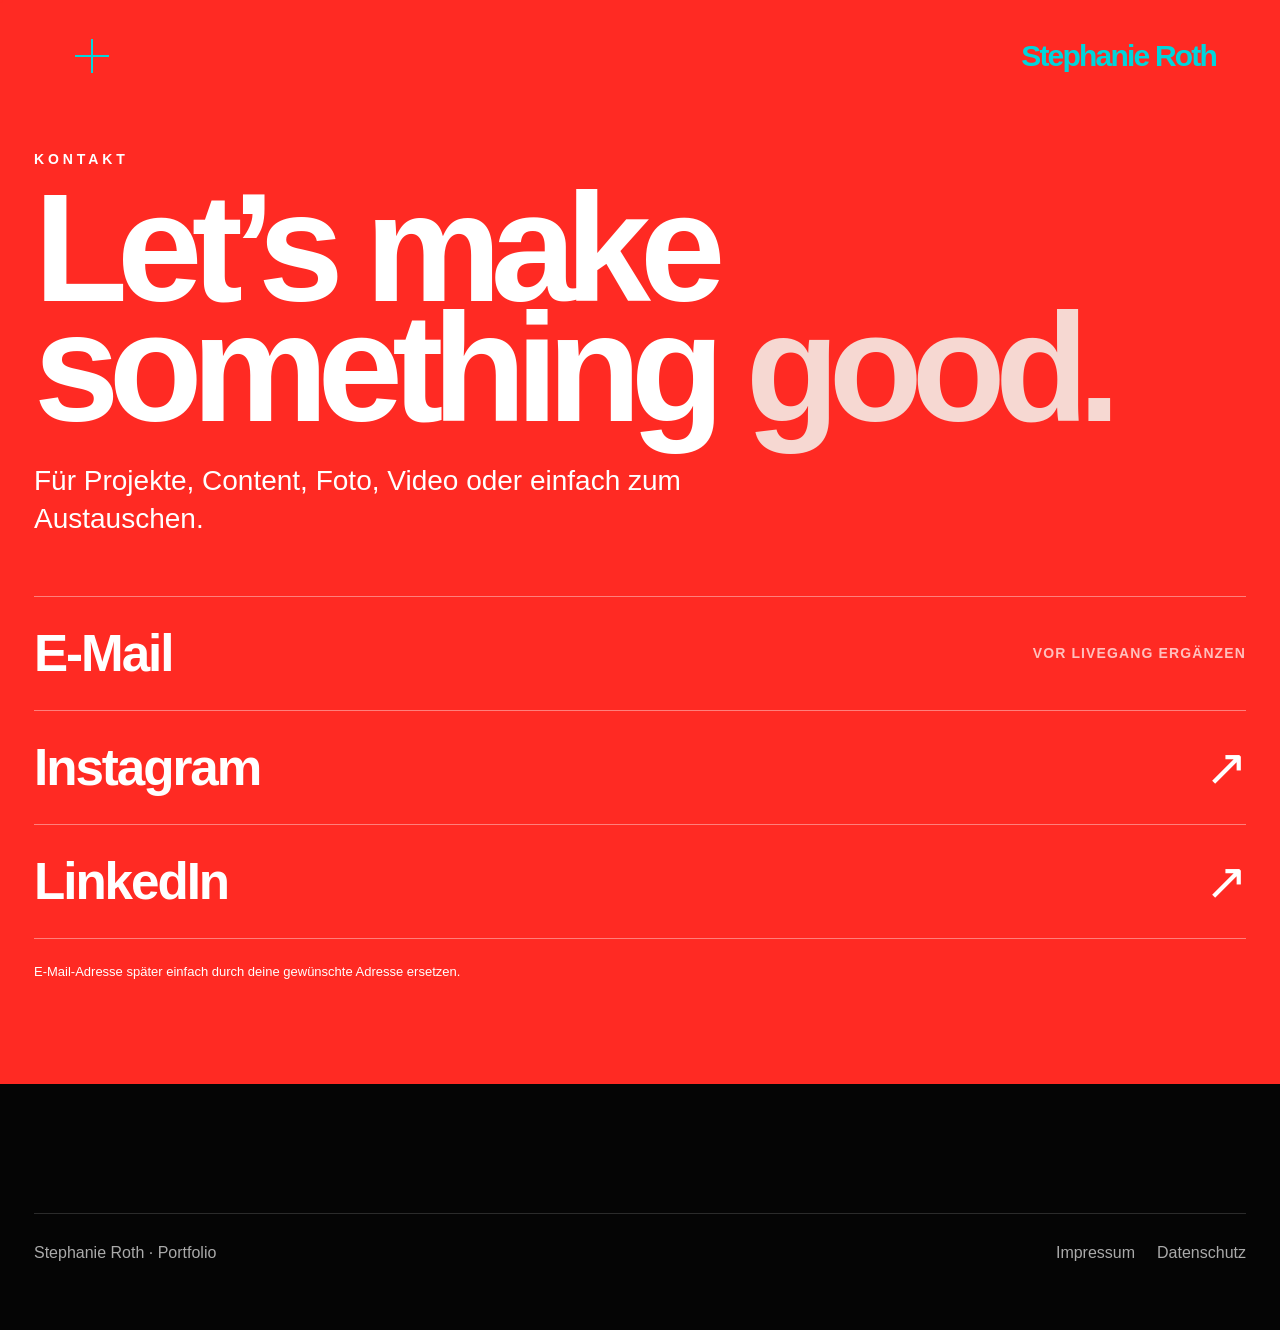
==== contact.html @ f232bd78 "Add files via upload" ====
<!doctype html><html lang="de"><head><meta charset="utf-8"><meta name="viewport" content="width=device-width,initial-scale=1"><title>Kontakt — Stephanie Roth</title><link rel="stylesheet" href="style.css"></head><body>
<header class="site-header"><div class="header-inner"><button class="menu-button" aria-label="Menü öffnen" aria-expanded="false"></button><a class="brand" href="index.html">Stephanie Roth</a></div></header>
<div class="menu"><nav><a href="index.html">Home</a><a href="social-media.html">Social Media</a><a href="creative-work.html">Creative Work</a><a href="contact.html">Kontakt</a><div class="menu-foot">Portfolio · Stephanie Roth · 2026</div></nav></div>
<main><section class="contact-hero"><div class="container"><div class="eyebrow reveal">Kontakt</div><h1 class="reveal">Let’s make<br>something <span>good.</span></h1><p class="reveal">Für Projekte, Content, Foto, Video oder einfach zum Austauschen.</p><div class="contact-links reveal"><div class="contact-placeholder">E-Mail <b>vor Livegang ergänzen</b></div><a href="https://www.instagram.com/steph.soraya/" target="_blank" rel="noopener">Instagram <b>↗</b></a><a href="https://www.linkedin.com/in/stephanie-roth" target="_blank" rel="noopener">LinkedIn <b>↗</b></a></div><p class="contact-note reveal">E-Mail-Adresse später einfach durch deine gewünschte Adresse ersetzen.</p></div></section></main>
<footer class="footer compact-footer"><div class="container"><div class="footer-row"><div>Stephanie Roth · Portfolio</div><div class="footer-links"><a href="impressum.html">Impressum</a><a href="datenschutz.html">Datenschutz</a></div></div></div></footer><script src="script.js"></script></body></html>
---- style.css ----
:root{
  --red:#ff2a23; --ink:#080808; --paper:#fff; --soft:#f4f4f2; --muted:#666;
  --cream:#f6d8d2; --line:#dfdfdf; --max:1220px; --ease:cubic-bezier(.2,.8,.2,1);
}
*{box-sizing:border-box} html{scroll-behavior:smooth} body{margin:0;background:var(--paper);color:var(--ink);font-family:Arial,Helvetica,sans-serif;line-height:1.35;overflow-x:hidden}
body.menu-open{overflow:hidden} a{color:inherit;text-decoration:none} img{display:block;width:100%} button,input{font:inherit}
::selection{background:var(--red);color:white}
.scroll-progress{position:fixed;left:0;top:0;height:4px;width:0;background:var(--red);z-index:1000;transition:width .06s linear}
.site-header{position:fixed;top:0;left:0;right:0;z-index:90;mix-blend-mode:difference;color:white;pointer-events:none}
.header-inner{max-width:var(--max);margin:auto;padding:28px 34px;display:flex;align-items:center;justify-content:space-between}.brand,.menu-button{pointer-events:auto}
.brand{font-size:30px;font-weight:900;letter-spacing:-1.8px}.menu-button{width:56px;height:56px;border:0;background:transparent;cursor:pointer;position:relative;color:currentColor}.menu-button:before,.menu-button:after{content:"";position:absolute;left:11px;top:27px;width:34px;height:2px;background:currentColor;transition:transform .35s var(--ease)}.menu-button:after{transform:rotate(90deg)}.menu-button.open:after{transform:rotate(0)}
.menu{position:fixed;inset:0;background:var(--red);z-index:80;color:white;display:grid;place-items:center;clip-path:circle(0 at 42px 42px);transition:clip-path .72s var(--ease);pointer-events:none}.menu.show{clip-path:circle(150% at 42px 42px);pointer-events:auto}.menu nav{width:min(920px,86vw);display:grid}.menu a{font-size:clamp(46px,8vw,112px);font-weight:900;line-height:.92;letter-spacing:-.06em;padding:8px 0;position:relative;transition:transform .25s var(--ease),opacity .25s}.menu a:hover{transform:translateX(18px);opacity:.65}.menu .menu-foot{margin-top:38px;font-size:14px;letter-spacing:.18em;text-transform:uppercase;opacity:.75}
.container{width:min(var(--max),calc(100% - 68px));margin-inline:auto}.section{padding:130px 0}.section-sm{padding:88px 0}.eyebrow{font-size:14px;text-transform:uppercase;letter-spacing:.28em;font-weight:900}.red{color:var(--red)}.muted{color:var(--muted)}
.reveal{opacity:0;transform:translateY(36px);transition:opacity .8s var(--ease),transform .8s var(--ease)}.reveal.visible{opacity:1;transform:none}.reveal-delay{transition-delay:.12s}
.hero{min-height:100svh;background:var(--red);color:var(--cream);display:flex;align-items:flex-end;padding:130px 0 80px;position:relative;overflow:hidden}.hero:after{content:"";position:absolute;width:480px;height:480px;border:1px solid rgba(255,255,255,.32);border-radius:50%;right:-190px;top:80px;animation:float 9s ease-in-out infinite}.hero-title{font-size:clamp(78px,14vw,190px);font-weight:900;letter-spacing:-.075em;line-height:.75;margin:40px 0 24px;position:relative;z-index:2}.hero-title .outline{-webkit-text-stroke:2px var(--cream);color:transparent}.hero-media{width:min(820px,88%);margin:-15px auto 70px;aspect-ratio:1.75/1;border-radius:999px;overflow:hidden;position:relative;z-index:1;box-shadow:0 40px 90px rgba(80,0,0,.16)}.hero-media img{height:100%;object-fit:cover;filter:grayscale(1);transform:scale(1.06);transition:transform 1s var(--ease),filter .5s}.hero-media:hover img{transform:scale(1.13);filter:grayscale(0)}.hero-copy h2{font-size:clamp(52px,7vw,96px);line-height:.86;letter-spacing:-.055em;margin:0 0 24px}.hero-copy p{font-size:clamp(20px,2.2vw,32px);max-width:780px;margin:12px 0}.hero-kicker{display:flex;gap:16px;align-items:center}.hero-kicker:before{content:"";width:54px;height:2px;background:currentColor}
.marquee{overflow:hidden;border-block:1px solid #111;background:white}.marquee-track{display:flex;width:max-content;animation:marquee 22s linear infinite}.marquee span{font-weight:900;font-size:clamp(34px,5vw,70px);letter-spacing:-.045em;padding:22px 18px;white-space:nowrap}.marquee i{color:var(--red);font-style:normal}
.intro-grid{display:grid;grid-template-columns:.9fr 1.1fr;gap:70px;align-items:start}.quote{font-size:clamp(48px,7vw,90px);font-weight:900;line-height:.93;letter-spacing:-.06em;margin:0}.quote .highlight{background:linear-gradient(transparent 58%,var(--red) 58%)}.intro-copy{font-size:clamp(20px,2vw,29px);color:var(--muted);max-width:620px}.intro-copy strong{color:var(--ink)}
.about-split{display:grid;grid-template-columns:1.05fr .95fr;min-height:800px}.about-panel{background:var(--red);color:white;padding:90px max(34px,calc((100vw - var(--max))/2 + 34px)) 80px max(34px,calc((100vw - var(--max))/2 + 34px));padding-right:70px}.about-panel h2{font-size:clamp(68px,9vw,120px);letter-spacing:-.07em;line-height:.85;color:var(--cream);margin:0 0 70px}.fact{border-bottom:1px solid rgba(255,255,255,.46);padding:20px 0}.fact small{display:block;letter-spacing:.2em;text-transform:uppercase;font-weight:800;opacity:.7}.fact strong{font-size:clamp(24px,3vw,38px);display:block;margin-top:10px}.about-image{overflow:hidden;background:#111}.about-image img{height:100%;object-fit:cover;filter:grayscale(1);transform:scale(1.03);transition:filter .5s,transform .8s var(--ease)}.about-image:hover img{filter:grayscale(0);transform:scale(1.08)}
.section-title{font-size:clamp(70px,10vw,132px);font-weight:900;line-height:.82;letter-spacing:-.07em;margin:12px 0 32px}.section-copy{font-size:clamp(20px,2.3vw,32px);max-width:820px;color:var(--muted)}
.timeline{position:relative;padding-left:82px;margin-top:74px}.timeline:before{content:"";position:absolute;left:20px;top:8px;bottom:0;width:2px;background:linear-gradient(var(--red),#ffb5b2)}.timeline-item{position:relative;margin:0 0 38px}.timeline-dot{position:absolute;left:-78px;top:4px;width:34px;height:34px;border:4px solid var(--red);background:white;border-radius:50%;transition:background .35s var(--ease),transform .35s var(--ease),box-shadow .35s}.timeline-item.active .timeline-dot{background:var(--red);transform:scale(1.18);box-shadow:0 0 0 10px rgba(255,42,35,.1)}.timeline-date{color:var(--red);font-size:22px;font-weight:900;margin-bottom:14px}.timeline-card{background:var(--soft);padding:46px;border-radius:34px;transition:transform .45s var(--ease),box-shadow .45s}.timeline-card:hover{transform:translateY(-7px) scale(1.01);box-shadow:0 24px 60px rgba(0,0,0,.08)}.timeline-item.current .timeline-card{background:var(--red);color:white;box-shadow:0 24px 70px rgba(255,42,35,.2)}.timeline-card .kicker{text-transform:uppercase;letter-spacing:.18em;font-weight:900}.timeline-card h3{font-size:clamp(42px,5vw,66px);letter-spacing:-.06em;line-height:.92;margin:8px 0 18px}.timeline-card p{font-size:20px;color:#444;margin:18px 0 0;max-width:720px}.timeline-item.current p{color:white}
.accordion{display:grid;gap:18px;max-width:920px}.acc{border:0;background:var(--soft);border-radius:28px;padding:26px 34px;cursor:pointer;text-align:left;transition:background .3s,transform .3s var(--ease)}.acc:hover{transform:scale(1.015)}.acc.active{background:var(--red);color:white}.acc-head{display:flex;align-items:center;gap:24px}.acc-num{color:var(--red);font-weight:900}.acc.active .acc-num{color:white}.acc-title{font-size:clamp(32px,4vw,54px);font-weight:900;letter-spacing:-.04em;flex:1}.acc-plus{font-size:52px;font-weight:300;transition:transform .32s var(--ease)}.acc.active .acc-plus{transform:rotate(45deg)}.acc-content{display:grid;grid-template-rows:0fr;transition:grid-template-rows .4s var(--ease)}.acc-content>div{overflow:hidden;font-size:20px;color:var(--muted);padding-left:52px}.acc.active .acc-content{grid-template-rows:1fr}.acc.active .acc-content>div{color:white;padding-top:18px}
.image-break{height:min(82vh,860px);overflow:hidden}.image-break img{height:120%;object-fit:cover;transform:translateY(-8%);will-change:transform}
.cta{background:var(--red);color:white;border-radius:44px;padding:70px;position:relative;overflow:hidden}.cta:after{content:"stay in cut";position:absolute;right:-35px;bottom:-48px;font-size:clamp(90px,15vw,210px);font-weight:900;opacity:.12;letter-spacing:-.08em;white-space:nowrap}.cta h2{font-size:clamp(54px,8vw,96px);line-height:.9;letter-spacing:-.06em;margin:24px 0 42px;position:relative;z-index:1}.cta-link{display:inline-flex;align-items:center;gap:16px;font-weight:900;font-size:23px;position:relative;z-index:1}.cta-link span{transition:transform .3s var(--ease)}.cta-link:hover span{transform:translateX(10px)}
.footer{background:#050505;color:white;padding:100px 0 66px}.footer h2{font-size:clamp(76px,11vw,150px);line-height:.78;letter-spacing:-.075em;margin:0}.footer-row{display:flex;justify-content:space-between;align-items:end;gap:30px;margin-top:65px;color:#aaa}.footer-links{display:flex;gap:22px;flex-wrap:wrap}.footer a:hover{color:var(--red)}
.page-hero{padding:190px 0 80px}.page-hero h1{font-size:clamp(70px,11vw,145px);line-height:.82;letter-spacing:-.07em;margin:26px 0}.page-hero p{font-size:clamp(20px,2.2vw,31px);max-width:800px;color:var(--muted)}
.social-collage{display:grid;grid-template-columns:.72fr 1.28fr;gap:24px;width:min(820px,100%);margin:60px auto 0;align-items:end}.social-collage figure{margin:0;overflow:hidden;border-radius:30px}.social-collage figure:first-child{aspect-ratio:4/5}.social-collage figure:last-child{aspect-ratio:4/3}.social-collage img{height:100%;object-fit:cover;transition:transform .7s var(--ease)}.social-collage figure:hover img{transform:scale(1.08)}
.feature-card{border:1px solid var(--line);border-radius:42px;padding:54px;min-height:520px;display:flex;flex-direction:column;justify-content:space-between;position:relative;overflow:hidden;transition:transform .4s var(--ease),background .4s,color .4s}.feature-card:after{content:"→";position:absolute;right:44px;bottom:28px;font-size:84px;color:var(--red);transition:transform .4s var(--ease)}.feature-card:hover{transform:scale(1.025);background:#080808;color:white}.feature-card:hover:after{transform:translateX(14px)}.feature-card h2{font-size:clamp(56px,8vw,94px);color:var(--red);letter-spacing:-.06em;line-height:.9;margin:0}.feature-card p{font-size:25px;max-width:620px;color:var(--muted)}.feature-card:hover p{color:#ddd}
.strengths{margin-top:105px;border-top:1px solid var(--line)}.strength{display:grid;grid-template-columns:90px 1fr;gap:22px;border-bottom:1px solid var(--line);padding:46px 0;transition:padding-left .35s var(--ease)}.strength:hover{padding-left:16px}.strength .num{color:var(--red);font-weight:900}.strength h3{font-size:clamp(38px,5vw,60px);letter-spacing:-.05em;margin:0 0 12px}.strength p{font-size:22px;color:var(--muted);max-width:680px;margin:0}
.choice-grid{display:grid;grid-template-columns:1fr 1fr;gap:24px;margin-top:58px}.choice-card{min-height:560px;border:1px solid var(--line);border-radius:42px;padding:42px;display:flex;flex-direction:column;justify-content:space-between;position:relative;overflow:hidden;transform-style:preserve-3d;transition:transform .35s var(--ease),box-shadow .35s}.choice-card:hover{transform:translateY(-8px) scale(1.015);box-shadow:0 30px 80px rgba(0,0,0,.09)}.choice-card.locked{background:#080808;color:white}.choice-card .index{color:var(--red);font-weight:900;letter-spacing:.2em}.choice-card h2{font-size:clamp(48px,6vw,76px);letter-spacing:-.06em;line-height:.88;margin:0}.choice-card p{font-size:22px;color:var(--muted);max-width:460px}.choice-card.locked p{color:#aaa}.choice-card .go{font-size:72px;color:var(--red);transition:transform .35s var(--ease)}.choice-card:hover .go{transform:translateX(14px)}.lock-badge{display:inline-flex;align-items:center;gap:8px;border:1px solid #444;border-radius:999px;padding:10px 14px;width:max-content;font-size:13px;text-transform:uppercase;letter-spacing:.16em}
.private-grid{display:grid;grid-template-columns:repeat(3,1fr);gap:20px;margin-top:55px}.private-tile{aspect-ratio:4/5;border-radius:32px;overflow:hidden;background:var(--soft);padding:30px;display:flex;flex-direction:column;justify-content:flex-end;position:relative;transition:transform .4s var(--ease)}.private-tile:before{content:"";position:absolute;inset:0;background:linear-gradient(145deg,transparent 20%,rgba(255,42,35,.14));opacity:0;transition:opacity .4s}.private-tile:hover{transform:scale(1.025)}.private-tile:hover:before{opacity:1}.private-tile span{color:var(--red);font-weight:900}.private-tile h3{font-size:42px;letter-spacing:-.05em;margin:8px 0;z-index:1}.private-tile p{color:var(--muted);z-index:1}
.password-wrap{min-height:100svh;background:#080808;color:white;display:grid;place-items:center;padding:34px}.password-card{width:min(620px,100%);border:1px solid #333;border-radius:36px;padding:48px;background:#101010}.password-card h1{font-size:clamp(50px,8vw,78px);letter-spacing:-.06em;line-height:.9;margin:18px 0}.password-card p{color:#aaa;font-size:18px}.password-card form{display:flex;gap:10px;margin-top:32px}.password-card input{flex:1;min-width:0;background:#1c1c1c;color:white;border:1px solid #333;border-radius:14px;padding:16px}.password-card button{border:0;border-radius:14px;background:var(--red);color:white;font-weight:900;padding:16px 20px;cursor:pointer}.password-note{font-size:13px!important;margin-top:18px!important}
@keyframes marquee{to{transform:translateX(-50%)}}@keyframes float{50%{transform:translate(-40px,35px) scale(1.08)}}
@media(max-width:850px){.container{width:min(100% - 42px,var(--max))}.header-inner{padding:20px 20px}.brand{font-size:25px}.hero{padding-top:120px}.hero-media{width:100%;aspect-ratio:1.45}.intro-grid,.about-split,.choice-grid{grid-template-columns:1fr}.about-image{min-height:620px}.about-panel{padding:70px 24px}.timeline{padding-left:58px}.timeline-dot{left:-57px}.timeline:before{left:17px}.timeline-card{padding:34px 28px}.section{padding:95px 0}.section-sm{padding:68px 0}.social-collage{grid-template-columns:.8fr 1.2fr}.private-grid{grid-template-columns:1fr}.feature-card{padding:34px;min-height:430px}.strength{grid-template-columns:58px 1fr}.cta{padding:44px 28px}.footer-row{align-items:start;flex-direction:column}.password-card form{flex-direction:column}}
@media(prefers-reduced-motion:reduce){*{scroll-behavior:auto!important;animation:none!important;transition:none!important}.reveal{opacity:1;transform:none}}

/* V3 — social project embeds */
.social-project-hero{padding-bottom:120px}
.project-case{padding:120px 0;border-top:1px solid var(--line);overflow:hidden}
.project-case.alt{background:#f6f6f4}
.project-case.dark{background:#080808;color:white}
.project-case.dark .case-head p{color:#aaa}
.case-head{display:grid;grid-template-columns:1.05fr .95fr;gap:70px;align-items:end;margin-bottom:58px}
.case-index{color:var(--red);font-size:15px;font-weight:900;letter-spacing:.23em;margin-bottom:20px}
.case-head h2{font-size:clamp(62px,9vw,122px);line-height:.82;letter-spacing:-.07em;margin:0}
.case-head p{font-size:clamp(19px,2vw,27px);line-height:1.45;color:var(--muted);margin:0;max-width:600px}
.embed-grid{display:grid;grid-template-columns:repeat(3,minmax(0,1fr));gap:24px;align-items:start}
.embed-shell{position:relative;min-height:610px;border:1px solid var(--line);border-radius:34px;background:white;overflow:hidden;transition:transform .45s var(--ease),box-shadow .45s var(--ease)}
.dark .embed-shell{background:#111;border-color:#2f2f2f}
.embed-shell:hover{transform:translateY(-9px) scale(1.012);box-shadow:0 28px 80px rgba(0,0,0,.12)}
.embed-placeholder{min-height:610px;padding:34px;display:flex;flex-direction:column;justify-content:space-between;background:linear-gradient(150deg,#fff 0%,#f5f5f5 60%,#ffe9e7 100%)}
.dark .embed-placeholder{background:linear-gradient(150deg,#111 0%,#191919 60%,#2a1514 100%)}
.embed-placeholder .phone-top{display:flex;justify-content:space-between;align-items:center}
.embed-placeholder .platform-pill{border:1px solid currentColor;border-radius:999px;padding:8px 12px;font-size:11px;letter-spacing:.16em;text-transform:uppercase;font-weight:900;opacity:.7}
.embed-placeholder .slot-number{color:var(--red);font-weight:900}
.embed-placeholder h3{font-size:clamp(38px,4vw,56px);line-height:.92;letter-spacing:-.055em;margin:0 0 14px}
.embed-placeholder p{margin:0;color:var(--muted);font-size:17px}.dark .embed-placeholder p{color:#aaa}
.embed-placeholder code{display:block;margin-top:18px;font-size:12px;background:rgba(0,0,0,.06);padding:12px;border-radius:12px;overflow-wrap:anywhere}.dark .embed-placeholder code{background:rgba(255,255,255,.06)}
.embed-shell blockquote{margin:0!important;min-width:0!important;width:100%!important;max-width:100%!important}
.back-link{display:inline-block;margin-top:28px;color:#aaa}.back-link:hover{color:white}
.logout-demo{margin-top:50px;border:0;background:var(--red);color:white;border-radius:999px;padding:15px 22px;font-weight:900;cursor:pointer}

/* slightly richer interactions */
.feature-card,.choice-card,.private-tile,.timeline-card,.embed-shell{will-change:transform}
.menu a:after{content:"";position:absolute;left:0;bottom:2px;height:4px;width:0;background:white;transition:width .35s var(--ease)}.menu a:hover:after{width:100%}
.cta-link,.go{will-change:transform}
@media(max-width:900px){.case-head{grid-template-columns:1fr;gap:24px}.embed-grid{grid-template-columns:1fr}.embed-shell,.embed-placeholder{min-height:540px}}

/* V4 — calmer interaction system */
.scroll-progress{display:none}
.hero:after{animation:none;opacity:.48}
.menu a:hover{transform:translateX(8px);opacity:.78}
.feature-card:hover{transform:scale(1.012)}
.private-tile:hover{transform:translateY(-5px) scale(1.008)}
.embed-shell:hover{transform:translateY(-6px);box-shadow:0 20px 55px rgba(0,0,0,.09)}
.timeline:before{background:#e7e7e7}
.timeline-dot{background:white;transform:none;box-shadow:none}
.timeline-item.active .timeline-dot{background:white;transform:none;box-shadow:none}
.timeline-item:hover .timeline-dot{background:var(--red);transform:scale(1.08)}
.timeline-card:hover{transform:translateY(-4px);box-shadow:0 18px 45px rgba(0,0,0,.07)}
.tile-arrow{position:absolute;right:26px;top:24px;font-size:30px;color:var(--red);transition:transform .25s var(--ease);z-index:2}.private-tile:hover .tile-arrow{transform:translateX(4px)}

/* Dedicated work pages */
.work-hero{padding-bottom:70px}.work-gallery{padding:10px 0 120px}.gallery-grid{display:grid;grid-template-columns:repeat(2,minmax(0,1fr));grid-auto-rows:360px;gap:18px}.media-slot,.design-slot{position:relative;overflow:hidden;border-radius:28px;background:#f3f3f1;border:1px solid var(--line);padding:26px;display:flex;flex-direction:column;justify-content:flex-end;min-height:320px}.media-slot.tall{grid-row:span 2}.media-slot.wide{grid-column:span 2}.media-slot span,.design-slot span,.video-slot span{color:var(--red);font-weight:900;margin-bottom:8px}.media-slot strong,.design-slot strong,.video-slot strong{font-size:clamp(26px,3vw,42px);letter-spacing:-.04em;line-height:1}.media-slot small,.design-slot small,.video-slot small{margin-top:10px;color:#777}.media-slot img,.design-slot img{position:absolute;inset:0;width:100%;height:100%;object-fit:cover;z-index:0;transition:transform .5s var(--ease)}.media-slot.has-media:after,.design-slot.has-media:after{content:"";position:absolute;inset:0;background:linear-gradient(transparent 45%,rgba(0,0,0,.64));z-index:1}.media-slot.has-media span,.media-slot.has-media strong,.media-slot.has-media small,.design-slot.has-media span,.design-slot.has-media strong,.design-slot.has-media small{position:relative;z-index:2;color:white}.media-slot.has-media:hover img,.design-slot.has-media:hover img{transform:scale(1.025)}
.design-grid{display:grid;grid-template-columns:repeat(2,minmax(0,1fr));gap:18px}.design-slot{aspect-ratio:4/3}.video-grid{display:grid;gap:18px}.video-slot{min-height:360px;border-radius:30px;background:#0a0a0a;color:white;padding:32px;display:flex;justify-content:space-between;align-items:flex-end;position:relative;overflow:hidden}.video-slot .play-mark{width:64px;height:64px;border:1px solid #555;border-radius:50%;display:grid;place-items:center;font-size:18px;position:absolute;right:28px;top:28px}.video-slot video{position:absolute;inset:0;width:100%;height:100%;object-fit:cover}.video-slot.has-media:after{content:"";position:absolute;inset:0;background:linear-gradient(transparent 50%,rgba(0,0,0,.7));pointer-events:none}.video-slot.has-media>div{position:relative;z-index:2}.text-link{display:inline-block;margin-top:36px;font-weight:900;border-bottom:2px solid var(--red);padding-bottom:3px}.compact-footer{padding-top:64px}.compact-footer .footer-row{border-top:1px solid #2b2b2b;padding-top:28px}

/* Contact + legal */
.contact-hero{min-height:100svh;background:var(--red);color:white;padding:150px 0 90px;display:flex;align-items:flex-end}.contact-hero h1{font-size:clamp(72px,12vw,164px);letter-spacing:-.07em;line-height:.78;margin:20px 0 34px}.contact-hero h1 span{color:var(--cream)}.contact-hero p{font-size:clamp(19px,2.2vw,28px);max-width:690px}.contact-links{margin-top:58px;border-top:1px solid rgba(255,255,255,.4)}.contact-links a{display:flex;justify-content:space-between;align-items:center;padding:22px 0;border-bottom:1px solid rgba(255,255,255,.4);font-size:clamp(28px,4vw,54px);font-weight:900;letter-spacing:-.04em;transition:padding .25s var(--ease)}.contact-links a:hover{padding-left:10px}.contact-links b{font-weight:400}.contact-note{font-size:13px!important;opacity:.65;margin-top:24px}.legal{padding:150px 0 100px}.narrow{max-width:860px}.legal h1{font-size:clamp(72px,10vw,130px);letter-spacing:-.07em;line-height:.85;margin:20px 0 70px}.legal h2{font-size:28px;margin:46px 0 12px}.legal p{font-size:19px;line-height:1.65;color:#454545}

/* Subtle desktop custom cursor */
@media(pointer:fine){.custom-cursor body,.custom-cursor a,.custom-cursor button,.custom-cursor input{cursor:none}.cursor-dot,.cursor-ring{position:fixed;left:0;top:0;pointer-events:none;z-index:2000;border-radius:50%;will-change:transform}.cursor-dot{width:6px;height:6px;background:var(--red);margin:-3px 0 0 -3px}.cursor-ring{width:26px;height:26px;border:1px solid rgba(255,42,35,.62);margin:-13px 0 0 -13px;transition:width .18s var(--ease),height .18s var(--ease),margin .18s var(--ease),background .18s var(--ease),border-color .18s var(--ease)}.cursor-hover .cursor-ring{width:42px;height:42px;margin:-21px 0 0 -21px;background:rgba(255,42,35,.08);border-color:var(--red)}}

@media(max-width:850px){.gallery-grid,.design-grid{grid-template-columns:1fr}.gallery-grid{grid-auto-rows:430px}.media-slot.tall{grid-row:auto}.media-slot.wide{grid-column:auto}.contact-hero{padding-top:130px}.cursor-dot,.cursor-ring{display:none}}
.contact-placeholder{display:flex;justify-content:space-between;align-items:center;padding:22px 0;border-bottom:1px solid rgba(255,255,255,.4);font-size:clamp(28px,4vw,54px);font-weight:900;letter-spacing:-.04em}.contact-placeholder b{font-size:14px;letter-spacing:.08em;text-transform:uppercase;font-weight:700;opacity:.7}
\n\n/* V5 — cleaner, more editorial */\n.hero:after{display:none}\n.hero{padding-top:145px}\n.hero-title{margin-top:0;margin-bottom:34px}\n.hero-media{margin-top:0;margin-bottom:62px;border-radius:46px;width:min(900px,92%);aspect-ratio:16/8.5;box-shadow:0 28px 70px rgba(75,0,0,.14)}\n.hero-media img{filter:grayscale(1);transform:scale(1.025)}\n.hero-media:hover img{filter:grayscale(1);transform:scale(1.055)}\n.hero-copy{max-width:920px}\n.hero-label{font-size:13px!important;letter-spacing:.22em;font-weight:900;margin:0 0 22px!important;opacity:.8}\n.hero-copy h2{font-size:clamp(52px,7.4vw,102px);margin-bottom:22px}\n.hero-copy p:not(.hero-label){max-width:720px;font-size:clamp(19px,2vw,27px);line-height:1.35}\n.marquee-track{animation-duration:34s}\n.feature-card:hover{transform:translateY(-4px)}\n.timeline-card:hover{transform:translateY(-3px)}\n.about-image:hover img{filter:grayscale(1);transform:scale(1.055)}\n\n/* neutral custom cursor: visible on red, white and black */\n@media(pointer:fine){\n  .cursor-dot{width:5px;height:5px;margin:-2.5px 0 0 -2.5px;background:#111;box-shadow:0 0 0 1.5px rgba(255,255,255,.95)}\n  .cursor-ring{width:24px;height:24px;margin:-12px 0 0 -12px;border:1px solid rgba(15,15,15,.92);box-shadow:0 0 0 1px rgba(255,255,255,.7);background:transparent}\n  .cursor-hover .cursor-ring{width:34px;height:34px;margin:-17px 0 0 -17px;background:rgba(255,255,255,.08);border-color:#111;box-shadow:0 0 0 1px rgba(255,255,255,.85)}\n}\n\n@media(max-width:850px){\n  .hero{padding-top:126px}\n  .hero-media{border-radius:26px;aspect-ratio:4/3;margin-bottom:46px}\n  .hero-copy h2{font-size:clamp(48px,14vw,74px)}\n}\n
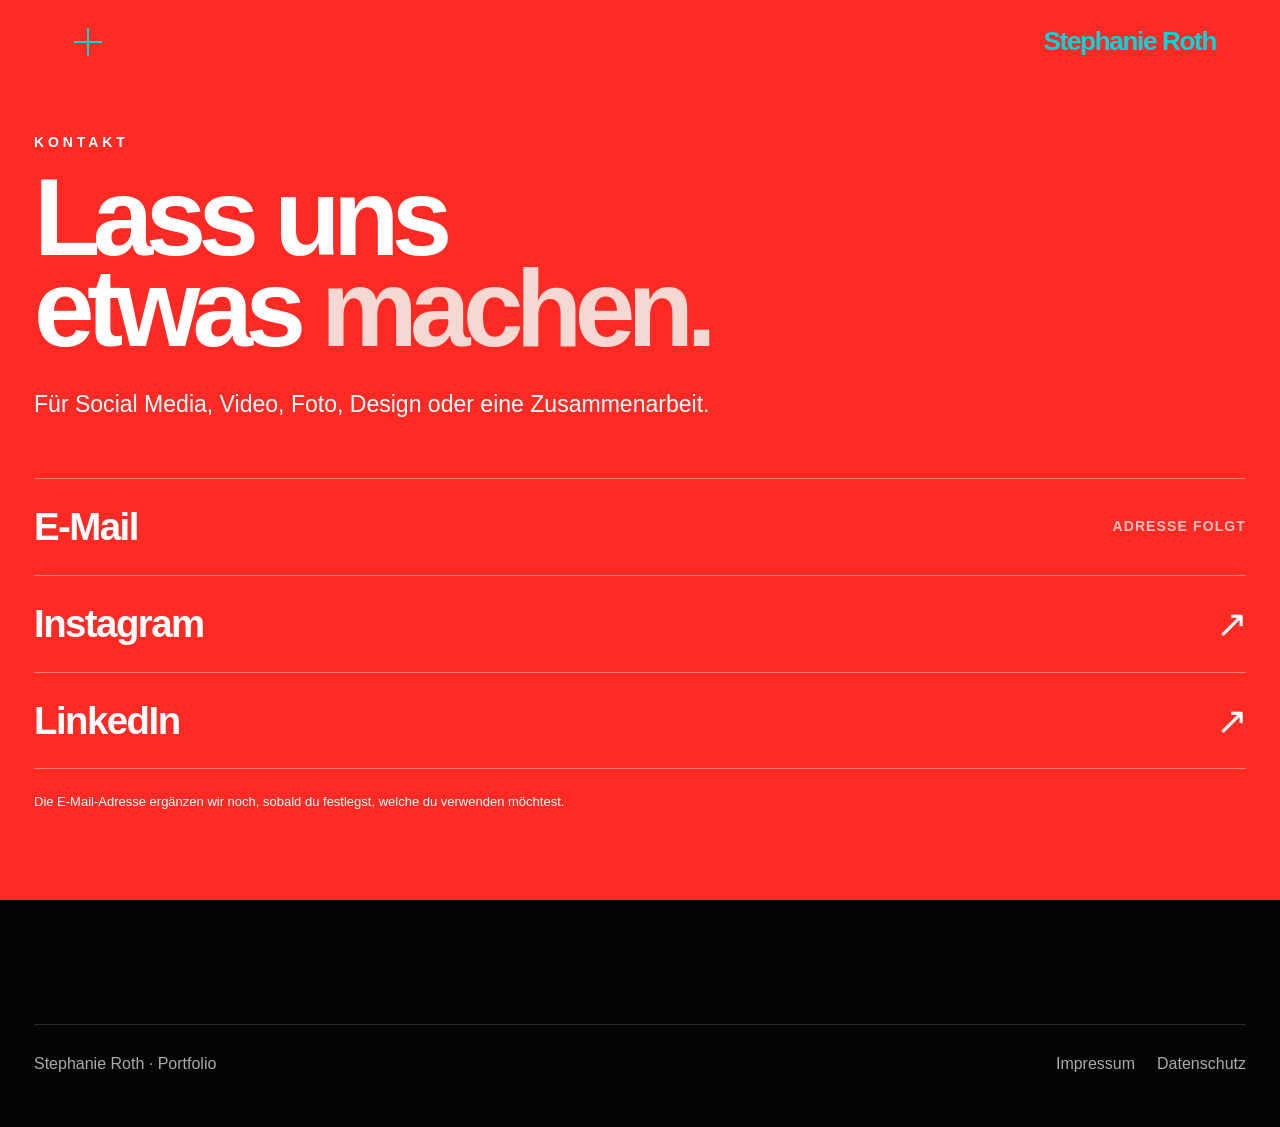
==== commit 109f43f5: "Polish contact page" ====
--- a/contact.html
+++ b/contact.html
@@ -1,5 +1,5 @@
 <!doctype html><html lang="de"><head><meta charset="utf-8"><meta name="viewport" content="width=device-width,initial-scale=1"><title>Kontakt — Stephanie Roth</title><link rel="stylesheet" href="style.css"></head><body>
 <header class="site-header"><div class="header-inner"><button class="menu-button" aria-label="Menü öffnen" aria-expanded="false"></button><a class="brand" href="index.html">Stephanie Roth</a></div></header>
 <div class="menu"><nav><a href="index.html">Home</a><a href="social-media.html">Social Media</a><a href="creative-work.html">Creative Work</a><a href="contact.html">Kontakt</a><div class="menu-foot">Portfolio · Stephanie Roth · 2026</div></nav></div>
-<main><section class="contact-hero"><div class="container"><div class="eyebrow reveal">Kontakt</div><h1 class="reveal">Let’s make<br>something <span>good.</span></h1><p class="reveal">Für Projekte, Content, Foto, Video oder einfach zum Austauschen.</p><div class="contact-links reveal"><div class="contact-placeholder">E-Mail <b>vor Livegang ergänzen</b></div><a href="https://www.instagram.com/steph.soraya/" target="_blank" rel="noopener">Instagram <b>↗</b></a><a href="https://www.linkedin.com/in/stephanie-roth" target="_blank" rel="noopener">LinkedIn <b>↗</b></a></div><p class="contact-note reveal">E-Mail-Adresse später einfach durch deine gewünschte Adresse ersetzen.</p></div></section></main>
-<footer class="footer compact-footer"><div class="container"><div class="footer-row"><div>Stephanie Roth · Portfolio</div><div class="footer-links"><a href="impressum.html">Impressum</a><a href="datenschutz.html">Datenschutz</a></div></div></div></footer><script src="script.js"></script></body></html>
+<main><section class="contact-hero"><div class="container"><div class="eyebrow reveal">Kontakt</div><h1 class="reveal">Lass uns<br>etwas <span>machen.</span></h1><p class="reveal">Für Social Media, Video, Foto, Design oder eine Zusammenarbeit.</p><div class="contact-links reveal"><div class="contact-placeholder">E-Mail <b>Adresse folgt</b></div><a href="https://www.instagram.com/steph.soraya/" target="_blank" rel="noopener">Instagram <b>↗</b></a><a href="https://www.linkedin.com/in/stephanie-roth" target="_blank" rel="noopener">LinkedIn <b>↗</b></a></div><p class="contact-note reveal">Die E-Mail-Adresse ergänzen wir noch, sobald du festlegst, welche du verwenden möchtest.</p></div></section></main>
+<footer class="footer compact-footer"><div class="container"><div class="footer-row"><div>Stephanie Roth · Portfolio</div><div class="footer-links"><a href="impressum.html">Impressum</a><a href="datenschutz.html">Datenschutz</a></div></div></div></footer><script src="script.js"></script></body></html>
--- a/style.css
+++ b/style.css
@@ -91,4 +91,56 @@
 
 @media(max-width:850px){.gallery-grid,.design-grid{grid-template-columns:1fr}.gallery-grid{grid-auto-rows:430px}.media-slot.tall{grid-row:auto}.media-slot.wide{grid-column:auto}.contact-hero{padding-top:130px}.cursor-dot,.cursor-ring{display:none}}
 .contact-placeholder{display:flex;justify-content:space-between;align-items:center;padding:22px 0;border-bottom:1px solid rgba(255,255,255,.4);font-size:clamp(28px,4vw,54px);font-weight:900;letter-spacing:-.04em}.contact-placeholder b{font-size:14px;letter-spacing:.08em;text-transform:uppercase;font-weight:700;opacity:.7}
-\n\n/* V5 — cleaner, more editorial */\n.hero:after{display:none}\n.hero{padding-top:145px}\n.hero-title{margin-top:0;margin-bottom:34px}\n.hero-media{margin-top:0;margin-bottom:62px;border-radius:46px;width:min(900px,92%);aspect-ratio:16/8.5;box-shadow:0 28px 70px rgba(75,0,0,.14)}\n.hero-media img{filter:grayscale(1);transform:scale(1.025)}\n.hero-media:hover img{filter:grayscale(1);transform:scale(1.055)}\n.hero-copy{max-width:920px}\n.hero-label{font-size:13px!important;letter-spacing:.22em;font-weight:900;margin:0 0 22px!important;opacity:.8}\n.hero-copy h2{font-size:clamp(52px,7.4vw,102px);margin-bottom:22px}\n.hero-copy p:not(.hero-label){max-width:720px;font-size:clamp(19px,2vw,27px);line-height:1.35}\n.marquee-track{animation-duration:34s}\n.feature-card:hover{transform:translateY(-4px)}\n.timeline-card:hover{transform:translateY(-3px)}\n.about-image:hover img{filter:grayscale(1);transform:scale(1.055)}\n\n/* neutral custom cursor: visible on red, white and black */\n@media(pointer:fine){\n  .cursor-dot{width:5px;height:5px;margin:-2.5px 0 0 -2.5px;background:#111;box-shadow:0 0 0 1.5px rgba(255,255,255,.95)}\n  .cursor-ring{width:24px;height:24px;margin:-12px 0 0 -12px;border:1px solid rgba(15,15,15,.92);box-shadow:0 0 0 1px rgba(255,255,255,.7);background:transparent}\n  .cursor-hover .cursor-ring{width:34px;height:34px;margin:-17px 0 0 -17px;background:rgba(255,255,255,.08);border-color:#111;box-shadow:0 0 0 1px rgba(255,255,255,.85)}\n}\n\n@media(max-width:850px){\n  .hero{padding-top:126px}\n  .hero-media{border-radius:26px;aspect-ratio:4/3;margin-bottom:46px}\n  .hero-copy h2{font-size:clamp(48px,14vw,74px)}\n}\n+\n\n/* V5 — cleaner, more editorial */\n.hero:after{display:none}\n.hero{padding-top:145px}\n.hero-title{margin-top:0;margin-bottom:34px}\n.hero-media{margin-top:0;margin-bottom:62px;border-radius:46px;width:min(900px,92%);aspect-ratio:16/8.5;box-shadow:0 28px 70px rgba(75,0,0,.14)}\n.hero-media img{filter:grayscale(1);transform:scale(1.025)}\n.hero-media:hover img{filter:grayscale(1);transform:scale(1.055)}\n.hero-copy{max-width:920px}\n.hero-label{font-size:13px!important;letter-spacing:.22em;font-weight:900;margin:0 0 22px!important;opacity:.8}\n.hero-copy h2{font-size:clamp(52px,7.4vw,102px);margin-bottom:22px}\n.hero-copy p:not(.hero-label){max-width:720px;font-size:clamp(19px,2vw,27px);line-height:1.35}\n.marquee-track{animation-duration:34s}\n.feature-card:hover{transform:translateY(-4px)}\n.timeline-card:hover{transform:translateY(-3px)}\n.about-image:hover img{filter:grayscale(1);transform:scale(1.055)}\n\n/* neutral custom cursor: visible on red, white and black */\n@media(pointer:fine){\n  .cursor-dot{width:5px;height:5px;margin:-2.5px 0 0 -2.5px;background:#111;box-shadow:0 0 0 1.5px rgba(255,255,255,.95)}\n  .cursor-ring{width:24px;height:24px;margin:-12px 0 0 -12px;border:1px solid rgba(15,15,15,.92);box-shadow:0 0 0 1px rgba(255,255,255,.7);background:transparent}\n  .cursor-hover .cursor-ring{width:34px;height:34px;margin:-17px 0 0 -17px;background:rgba(255,255,255,.08);border-color:#111;box-shadow:0 0 0 1px rgba(255,255,255,.85)}\n}\n\n@media(max-width:850px){\n  .hero{padding-top:126px}\n  .hero-media{border-radius:26px;aspect-ratio:4/3;margin-bottom:46px}\n  .hero-copy h2{font-size:clamp(48px,14vw,74px)}\n}\n
+
+/* V6 — refined, calmer, more editorial */
+.site-header{mix-blend-mode:normal;color:var(--ink);background:rgba(255,255,255,.9);border-bottom:1px solid rgba(0,0,0,.06);backdrop-filter:blur(14px);-webkit-backdrop-filter:blur(14px)}
+body.menu-open .site-header{color:white;background:transparent;border-color:transparent;backdrop-filter:none;-webkit-backdrop-filter:none}
+.header-inner{padding:18px 34px}
+.brand{font-size:26px;letter-spacing:-1.3px}
+.menu-button{width:48px;height:48px}
+.menu-button:before,.menu-button:after{left:10px;top:23px;width:28px}
+.hero{padding-top:128px;padding-bottom:68px}
+.hero-title{font-size:clamp(66px,11vw,148px);line-height:.8;margin:28px 0 26px}
+.hero-media{width:min(820px,90%);border-radius:34px;margin-bottom:54px}
+.hero-copy h2{font-size:clamp(44px,6vw,78px);line-height:.92}
+.hero-copy p:not(.hero-label){font-size:clamp(18px,1.8vw,24px);max-width:690px}
+.marquee span{font-size:clamp(26px,3.7vw,50px);padding:18px 16px}
+.section{padding:104px 0}.section-sm{padding:72px 0}
+.quote{font-size:clamp(40px,5.6vw,72px);line-height:.97}
+.intro-copy{font-size:clamp(18px,1.7vw,24px)}
+.about-split{min-height:700px}
+.about-panel{padding-top:72px;padding-bottom:64px}
+.about-panel h2{font-size:clamp(54px,7vw,90px);margin-bottom:48px}
+.fact{padding:16px 0}.fact strong{font-size:clamp(22px,2.5vw,32px)}
+.section-title{font-size:clamp(58px,8vw,102px);line-height:.87}
+.section-copy{font-size:clamp(18px,1.9vw,26px)}
+.timeline{margin-top:58px}.timeline-card{padding:38px;border-radius:26px}.timeline-card h3{font-size:clamp(36px,4vw,54px)}.timeline-card p{font-size:18px}
+.acc{border-radius:22px;padding:22px 28px}.acc-title{font-size:clamp(28px,3.3vw,44px)}.acc-plus{font-size:42px}
+.feature-card{min-height:390px;border-radius:30px;padding:42px}.feature-card h2{font-size:clamp(44px,6vw,72px)}.feature-card p{font-size:21px}.feature-card:after{font-size:64px}
+.cta{border-radius:32px;padding:54px}.cta h2{font-size:clamp(44px,6vw,72px)}
+.footer{padding:78px 0 52px}.footer h2{font-size:clamp(58px,8vw,104px);line-height:.82}.footer-row{margin-top:46px}
+.page-hero{padding:150px 0 66px}.page-hero h1{font-size:clamp(58px,8vw,104px)}.page-hero p{font-size:clamp(18px,1.9vw,26px)}
+.menu a{font-size:clamp(40px,6.6vw,88px)}
+.contact-hero{padding:130px 0 76px}.contact-hero h1{font-size:clamp(58px,8.5vw,110px);line-height:.84}.contact-hero p{font-size:clamp(18px,1.8vw,24px)}
+.contact-links a,.contact-placeholder{font-size:clamp(24px,3vw,40px)}
+.legal{padding:130px 0 90px}.legal h1{font-size:clamp(58px,8vw,100px)}
+@media(pointer:fine){
+  .custom-cursor body,.custom-cursor a,.custom-cursor button,.custom-cursor input{cursor:none}
+  .cursor-dot,.cursor-ring{display:none!important}
+  .cursor-mark{position:fixed;left:0;top:0;width:18px;height:18px;margin:-9px 0 0 -9px;pointer-events:none;z-index:3000;mix-blend-mode:difference;transform:translate3d(-100px,-100px,0);transition:width .14s var(--ease),height .14s var(--ease),margin .14s var(--ease)}
+  .cursor-mark:before,.cursor-mark:after{content:"";position:absolute;background:white;border-radius:99px}
+  .cursor-mark:before{width:18px;height:2px;left:0;top:8px}
+  .cursor-mark:after{width:2px;height:18px;left:8px;top:0}
+  body.cursor-hover .cursor-mark{width:24px;height:24px;margin:-12px 0 0 -12px}
+  body.cursor-hover .cursor-mark:before{width:24px;top:11px}
+  body.cursor-hover .cursor-mark:after{height:24px;left:11px}
+}
+@media(max-width:850px){
+  .header-inner{padding:14px 18px}.brand{font-size:23px}.menu-button{width:44px;height:44px}
+  .hero{padding-top:108px}.hero-title{font-size:clamp(58px,16vw,92px)}
+  .section{padding:82px 0}.section-sm{padding:58px 0}
+  .about-panel{padding-top:58px}.timeline-card{padding:30px 24px}
+  .feature-card{min-height:340px;padding:30px}.cta{padding:40px 26px}
+  .cursor-mark{display:none!important}
+}
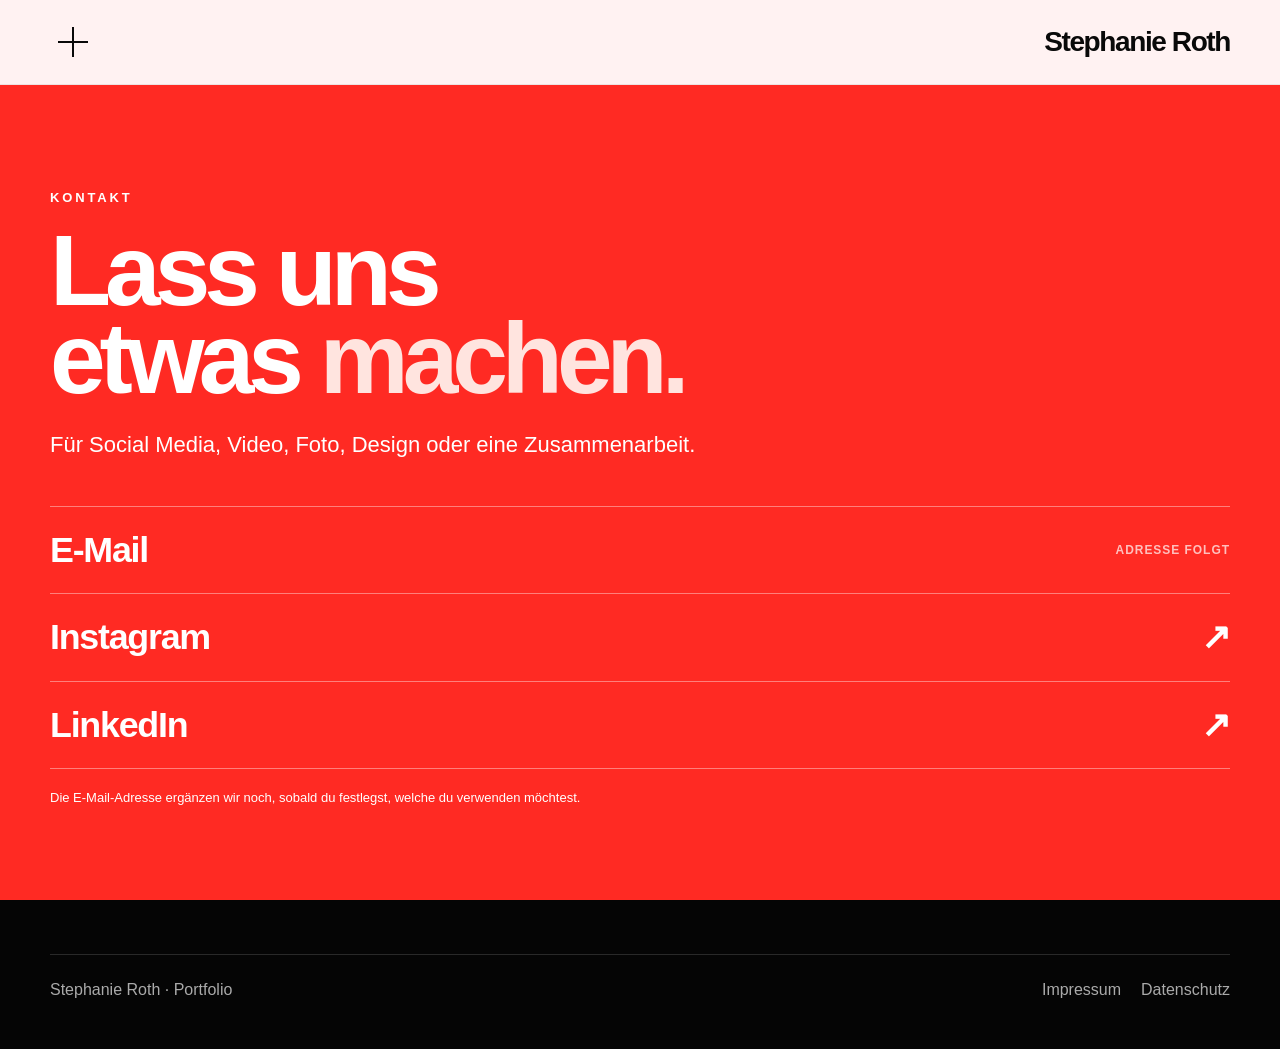
==== commit c2459bd5: "Use clean portfolio styles" ====
--- a/contact.html
+++ b/contact.html
@@ -1,5 +1,5 @@
-<!doctype html><html lang="de"><head><meta charset="utf-8"><meta name="viewport" content="width=device-width,initial-scale=1"><title>Kontakt — Stephanie Roth</title><link rel="stylesheet" href="style.css"></head><body>
+<!doctype html><html lang="de"><head><meta charset="utf-8"><meta name="viewport" content="width=device-width,initial-scale=1"><title>Kontakt — Stephanie Roth</title><link rel="stylesheet" href="style.css?v=12"></head><body>
 <header class="site-header"><div class="header-inner"><button class="menu-button" aria-label="Menü öffnen" aria-expanded="false"></button><a class="brand" href="index.html">Stephanie Roth</a></div></header>
 <div class="menu"><nav><a href="index.html">Home</a><a href="social-media.html">Social Media</a><a href="creative-work.html">Creative Work</a><a href="contact.html">Kontakt</a><div class="menu-foot">Portfolio · Stephanie Roth · 2026</div></nav></div>
 <main><section class="contact-hero"><div class="container"><div class="eyebrow reveal">Kontakt</div><h1 class="reveal">Lass uns<br>etwas <span>machen.</span></h1><p class="reveal">Für Social Media, Video, Foto, Design oder eine Zusammenarbeit.</p><div class="contact-links reveal"><div class="contact-placeholder">E-Mail <b>Adresse folgt</b></div><a href="https://www.instagram.com/steph.soraya/" target="_blank" rel="noopener">Instagram <b>↗</b></a><a href="https://www.linkedin.com/in/stephanie-roth" target="_blank" rel="noopener">LinkedIn <b>↗</b></a></div><p class="contact-note reveal">Die E-Mail-Adresse ergänzen wir noch, sobald du festlegst, welche du verwenden möchtest.</p></div></section></main>
-<footer class="footer compact-footer"><div class="container"><div class="footer-row"><div>Stephanie Roth · Portfolio</div><div class="footer-links"><a href="impressum.html">Impressum</a><a href="datenschutz.html">Datenschutz</a></div></div></div></footer><script src="script.js"></script></body></html>+<footer class="footer compact-footer"><div class="container"><div class="footer-row"><div>Stephanie Roth · Portfolio</div><div class="footer-links"><a href="impressum.html">Impressum</a><a href="datenschutz.html">Datenschutz</a></div></div></div></footer><script src="script.js?v=12"></script></body></html>
--- a/style.css
+++ b/style.css
@@ -1,146 +1,926 @@
 :root{
-  --red:#ff2a23; --ink:#080808; --paper:#fff; --soft:#f4f4f2; --muted:#666;
-  --cream:#f6d8d2; --line:#dfdfdf; --max:1220px; --ease:cubic-bezier(.2,.8,.2,1);
-}
-*{box-sizing:border-box} html{scroll-behavior:smooth} body{margin:0;background:var(--paper);color:var(--ink);font-family:Arial,Helvetica,sans-serif;line-height:1.35;overflow-x:hidden}
-body.menu-open{overflow:hidden} a{color:inherit;text-decoration:none} img{display:block;width:100%} button,input{font:inherit}
-::selection{background:var(--red);color:white}
-.scroll-progress{position:fixed;left:0;top:0;height:4px;width:0;background:var(--red);z-index:1000;transition:width .06s linear}
-.site-header{position:fixed;top:0;left:0;right:0;z-index:90;mix-blend-mode:difference;color:white;pointer-events:none}
-.header-inner{max-width:var(--max);margin:auto;padding:28px 34px;display:flex;align-items:center;justify-content:space-between}.brand,.menu-button{pointer-events:auto}
-.brand{font-size:30px;font-weight:900;letter-spacing:-1.8px}.menu-button{width:56px;height:56px;border:0;background:transparent;cursor:pointer;position:relative;color:currentColor}.menu-button:before,.menu-button:after{content:"";position:absolute;left:11px;top:27px;width:34px;height:2px;background:currentColor;transition:transform .35s var(--ease)}.menu-button:after{transform:rotate(90deg)}.menu-button.open:after{transform:rotate(0)}
-.menu{position:fixed;inset:0;background:var(--red);z-index:80;color:white;display:grid;place-items:center;clip-path:circle(0 at 42px 42px);transition:clip-path .72s var(--ease);pointer-events:none}.menu.show{clip-path:circle(150% at 42px 42px);pointer-events:auto}.menu nav{width:min(920px,86vw);display:grid}.menu a{font-size:clamp(46px,8vw,112px);font-weight:900;line-height:.92;letter-spacing:-.06em;padding:8px 0;position:relative;transition:transform .25s var(--ease),opacity .25s}.menu a:hover{transform:translateX(18px);opacity:.65}.menu .menu-foot{margin-top:38px;font-size:14px;letter-spacing:.18em;text-transform:uppercase;opacity:.75}
-.container{width:min(var(--max),calc(100% - 68px));margin-inline:auto}.section{padding:130px 0}.section-sm{padding:88px 0}.eyebrow{font-size:14px;text-transform:uppercase;letter-spacing:.28em;font-weight:900}.red{color:var(--red)}.muted{color:var(--muted)}
-.reveal{opacity:0;transform:translateY(36px);transition:opacity .8s var(--ease),transform .8s var(--ease)}.reveal.visible{opacity:1;transform:none}.reveal-delay{transition-delay:.12s}
-.hero{min-height:100svh;background:var(--red);color:var(--cream);display:flex;align-items:flex-end;padding:130px 0 80px;position:relative;overflow:hidden}.hero:after{content:"";position:absolute;width:480px;height:480px;border:1px solid rgba(255,255,255,.32);border-radius:50%;right:-190px;top:80px;animation:float 9s ease-in-out infinite}.hero-title{font-size:clamp(78px,14vw,190px);font-weight:900;letter-spacing:-.075em;line-height:.75;margin:40px 0 24px;position:relative;z-index:2}.hero-title .outline{-webkit-text-stroke:2px var(--cream);color:transparent}.hero-media{width:min(820px,88%);margin:-15px auto 70px;aspect-ratio:1.75/1;border-radius:999px;overflow:hidden;position:relative;z-index:1;box-shadow:0 40px 90px rgba(80,0,0,.16)}.hero-media img{height:100%;object-fit:cover;filter:grayscale(1);transform:scale(1.06);transition:transform 1s var(--ease),filter .5s}.hero-media:hover img{transform:scale(1.13);filter:grayscale(0)}.hero-copy h2{font-size:clamp(52px,7vw,96px);line-height:.86;letter-spacing:-.055em;margin:0 0 24px}.hero-copy p{font-size:clamp(20px,2.2vw,32px);max-width:780px;margin:12px 0}.hero-kicker{display:flex;gap:16px;align-items:center}.hero-kicker:before{content:"";width:54px;height:2px;background:currentColor}
-.marquee{overflow:hidden;border-block:1px solid #111;background:white}.marquee-track{display:flex;width:max-content;animation:marquee 22s linear infinite}.marquee span{font-weight:900;font-size:clamp(34px,5vw,70px);letter-spacing:-.045em;padding:22px 18px;white-space:nowrap}.marquee i{color:var(--red);font-style:normal}
-.intro-grid{display:grid;grid-template-columns:.9fr 1.1fr;gap:70px;align-items:start}.quote{font-size:clamp(48px,7vw,90px);font-weight:900;line-height:.93;letter-spacing:-.06em;margin:0}.quote .highlight{background:linear-gradient(transparent 58%,var(--red) 58%)}.intro-copy{font-size:clamp(20px,2vw,29px);color:var(--muted);max-width:620px}.intro-copy strong{color:var(--ink)}
-.about-split{display:grid;grid-template-columns:1.05fr .95fr;min-height:800px}.about-panel{background:var(--red);color:white;padding:90px max(34px,calc((100vw - var(--max))/2 + 34px)) 80px max(34px,calc((100vw - var(--max))/2 + 34px));padding-right:70px}.about-panel h2{font-size:clamp(68px,9vw,120px);letter-spacing:-.07em;line-height:.85;color:var(--cream);margin:0 0 70px}.fact{border-bottom:1px solid rgba(255,255,255,.46);padding:20px 0}.fact small{display:block;letter-spacing:.2em;text-transform:uppercase;font-weight:800;opacity:.7}.fact strong{font-size:clamp(24px,3vw,38px);display:block;margin-top:10px}.about-image{overflow:hidden;background:#111}.about-image img{height:100%;object-fit:cover;filter:grayscale(1);transform:scale(1.03);transition:filter .5s,transform .8s var(--ease)}.about-image:hover img{filter:grayscale(0);transform:scale(1.08)}
-.section-title{font-size:clamp(70px,10vw,132px);font-weight:900;line-height:.82;letter-spacing:-.07em;margin:12px 0 32px}.section-copy{font-size:clamp(20px,2.3vw,32px);max-width:820px;color:var(--muted)}
-.timeline{position:relative;padding-left:82px;margin-top:74px}.timeline:before{content:"";position:absolute;left:20px;top:8px;bottom:0;width:2px;background:linear-gradient(var(--red),#ffb5b2)}.timeline-item{position:relative;margin:0 0 38px}.timeline-dot{position:absolute;left:-78px;top:4px;width:34px;height:34px;border:4px solid var(--red);background:white;border-radius:50%;transition:background .35s var(--ease),transform .35s var(--ease),box-shadow .35s}.timeline-item.active .timeline-dot{background:var(--red);transform:scale(1.18);box-shadow:0 0 0 10px rgba(255,42,35,.1)}.timeline-date{color:var(--red);font-size:22px;font-weight:900;margin-bottom:14px}.timeline-card{background:var(--soft);padding:46px;border-radius:34px;transition:transform .45s var(--ease),box-shadow .45s}.timeline-card:hover{transform:translateY(-7px) scale(1.01);box-shadow:0 24px 60px rgba(0,0,0,.08)}.timeline-item.current .timeline-card{background:var(--red);color:white;box-shadow:0 24px 70px rgba(255,42,35,.2)}.timeline-card .kicker{text-transform:uppercase;letter-spacing:.18em;font-weight:900}.timeline-card h3{font-size:clamp(42px,5vw,66px);letter-spacing:-.06em;line-height:.92;margin:8px 0 18px}.timeline-card p{font-size:20px;color:#444;margin:18px 0 0;max-width:720px}.timeline-item.current p{color:white}
-.accordion{display:grid;gap:18px;max-width:920px}.acc{border:0;background:var(--soft);border-radius:28px;padding:26px 34px;cursor:pointer;text-align:left;transition:background .3s,transform .3s var(--ease)}.acc:hover{transform:scale(1.015)}.acc.active{background:var(--red);color:white}.acc-head{display:flex;align-items:center;gap:24px}.acc-num{color:var(--red);font-weight:900}.acc.active .acc-num{color:white}.acc-title{font-size:clamp(32px,4vw,54px);font-weight:900;letter-spacing:-.04em;flex:1}.acc-plus{font-size:52px;font-weight:300;transition:transform .32s var(--ease)}.acc.active .acc-plus{transform:rotate(45deg)}.acc-content{display:grid;grid-template-rows:0fr;transition:grid-template-rows .4s var(--ease)}.acc-content>div{overflow:hidden;font-size:20px;color:var(--muted);padding-left:52px}.acc.active .acc-content{grid-template-rows:1fr}.acc.active .acc-content>div{color:white;padding-top:18px}
-.image-break{height:min(82vh,860px);overflow:hidden}.image-break img{height:120%;object-fit:cover;transform:translateY(-8%);will-change:transform}
-.cta{background:var(--red);color:white;border-radius:44px;padding:70px;position:relative;overflow:hidden}.cta:after{content:"stay in cut";position:absolute;right:-35px;bottom:-48px;font-size:clamp(90px,15vw,210px);font-weight:900;opacity:.12;letter-spacing:-.08em;white-space:nowrap}.cta h2{font-size:clamp(54px,8vw,96px);line-height:.9;letter-spacing:-.06em;margin:24px 0 42px;position:relative;z-index:1}.cta-link{display:inline-flex;align-items:center;gap:16px;font-weight:900;font-size:23px;position:relative;z-index:1}.cta-link span{transition:transform .3s var(--ease)}.cta-link:hover span{transform:translateX(10px)}
-.footer{background:#050505;color:white;padding:100px 0 66px}.footer h2{font-size:clamp(76px,11vw,150px);line-height:.78;letter-spacing:-.075em;margin:0}.footer-row{display:flex;justify-content:space-between;align-items:end;gap:30px;margin-top:65px;color:#aaa}.footer-links{display:flex;gap:22px;flex-wrap:wrap}.footer a:hover{color:var(--red)}
-.page-hero{padding:190px 0 80px}.page-hero h1{font-size:clamp(70px,11vw,145px);line-height:.82;letter-spacing:-.07em;margin:26px 0}.page-hero p{font-size:clamp(20px,2.2vw,31px);max-width:800px;color:var(--muted)}
-.social-collage{display:grid;grid-template-columns:.72fr 1.28fr;gap:24px;width:min(820px,100%);margin:60px auto 0;align-items:end}.social-collage figure{margin:0;overflow:hidden;border-radius:30px}.social-collage figure:first-child{aspect-ratio:4/5}.social-collage figure:last-child{aspect-ratio:4/3}.social-collage img{height:100%;object-fit:cover;transition:transform .7s var(--ease)}.social-collage figure:hover img{transform:scale(1.08)}
-.feature-card{border:1px solid var(--line);border-radius:42px;padding:54px;min-height:520px;display:flex;flex-direction:column;justify-content:space-between;position:relative;overflow:hidden;transition:transform .4s var(--ease),background .4s,color .4s}.feature-card:after{content:"→";position:absolute;right:44px;bottom:28px;font-size:84px;color:var(--red);transition:transform .4s var(--ease)}.feature-card:hover{transform:scale(1.025);background:#080808;color:white}.feature-card:hover:after{transform:translateX(14px)}.feature-card h2{font-size:clamp(56px,8vw,94px);color:var(--red);letter-spacing:-.06em;line-height:.9;margin:0}.feature-card p{font-size:25px;max-width:620px;color:var(--muted)}.feature-card:hover p{color:#ddd}
-.strengths{margin-top:105px;border-top:1px solid var(--line)}.strength{display:grid;grid-template-columns:90px 1fr;gap:22px;border-bottom:1px solid var(--line);padding:46px 0;transition:padding-left .35s var(--ease)}.strength:hover{padding-left:16px}.strength .num{color:var(--red);font-weight:900}.strength h3{font-size:clamp(38px,5vw,60px);letter-spacing:-.05em;margin:0 0 12px}.strength p{font-size:22px;color:var(--muted);max-width:680px;margin:0}
-.choice-grid{display:grid;grid-template-columns:1fr 1fr;gap:24px;margin-top:58px}.choice-card{min-height:560px;border:1px solid var(--line);border-radius:42px;padding:42px;display:flex;flex-direction:column;justify-content:space-between;position:relative;overflow:hidden;transform-style:preserve-3d;transition:transform .35s var(--ease),box-shadow .35s}.choice-card:hover{transform:translateY(-8px) scale(1.015);box-shadow:0 30px 80px rgba(0,0,0,.09)}.choice-card.locked{background:#080808;color:white}.choice-card .index{color:var(--red);font-weight:900;letter-spacing:.2em}.choice-card h2{font-size:clamp(48px,6vw,76px);letter-spacing:-.06em;line-height:.88;margin:0}.choice-card p{font-size:22px;color:var(--muted);max-width:460px}.choice-card.locked p{color:#aaa}.choice-card .go{font-size:72px;color:var(--red);transition:transform .35s var(--ease)}.choice-card:hover .go{transform:translateX(14px)}.lock-badge{display:inline-flex;align-items:center;gap:8px;border:1px solid #444;border-radius:999px;padding:10px 14px;width:max-content;font-size:13px;text-transform:uppercase;letter-spacing:.16em}
-.private-grid{display:grid;grid-template-columns:repeat(3,1fr);gap:20px;margin-top:55px}.private-tile{aspect-ratio:4/5;border-radius:32px;overflow:hidden;background:var(--soft);padding:30px;display:flex;flex-direction:column;justify-content:flex-end;position:relative;transition:transform .4s var(--ease)}.private-tile:before{content:"";position:absolute;inset:0;background:linear-gradient(145deg,transparent 20%,rgba(255,42,35,.14));opacity:0;transition:opacity .4s}.private-tile:hover{transform:scale(1.025)}.private-tile:hover:before{opacity:1}.private-tile span{color:var(--red);font-weight:900}.private-tile h3{font-size:42px;letter-spacing:-.05em;margin:8px 0;z-index:1}.private-tile p{color:var(--muted);z-index:1}
-.password-wrap{min-height:100svh;background:#080808;color:white;display:grid;place-items:center;padding:34px}.password-card{width:min(620px,100%);border:1px solid #333;border-radius:36px;padding:48px;background:#101010}.password-card h1{font-size:clamp(50px,8vw,78px);letter-spacing:-.06em;line-height:.9;margin:18px 0}.password-card p{color:#aaa;font-size:18px}.password-card form{display:flex;gap:10px;margin-top:32px}.password-card input{flex:1;min-width:0;background:#1c1c1c;color:white;border:1px solid #333;border-radius:14px;padding:16px}.password-card button{border:0;border-radius:14px;background:var(--red);color:white;font-weight:900;padding:16px 20px;cursor:pointer}.password-note{font-size:13px!important;margin-top:18px!important}
-@keyframes marquee{to{transform:translateX(-50%)}}@keyframes float{50%{transform:translate(-40px,35px) scale(1.08)}}
-@media(max-width:850px){.container{width:min(100% - 42px,var(--max))}.header-inner{padding:20px 20px}.brand{font-size:25px}.hero{padding-top:120px}.hero-media{width:100%;aspect-ratio:1.45}.intro-grid,.about-split,.choice-grid{grid-template-columns:1fr}.about-image{min-height:620px}.about-panel{padding:70px 24px}.timeline{padding-left:58px}.timeline-dot{left:-57px}.timeline:before{left:17px}.timeline-card{padding:34px 28px}.section{padding:95px 0}.section-sm{padding:68px 0}.social-collage{grid-template-columns:.8fr 1.2fr}.private-grid{grid-template-columns:1fr}.feature-card{padding:34px;min-height:430px}.strength{grid-template-columns:58px 1fr}.cta{padding:44px 28px}.footer-row{align-items:start;flex-direction:column}.password-card form{flex-direction:column}}
-@media(prefers-reduced-motion:reduce){*{scroll-behavior:auto!important;animation:none!important;transition:none!important}.reveal{opacity:1;transform:none}}
-
-/* V3 — social project embeds */
-.social-project-hero{padding-bottom:120px}
-.project-case{padding:120px 0;border-top:1px solid var(--line);overflow:hidden}
-.project-case.alt{background:#f6f6f4}
-.project-case.dark{background:#080808;color:white}
+  --red:#ff2a23;
+  --ink:#090909;
+  --paper:#ffffff;
+  --soft:#f5f5f3;
+  --muted:#666;
+  --line:#dedede;
+  --cream:#ffe4df;
+  --max:1180px;
+  --ease:cubic-bezier(.2,.75,.2,1);
+}
+
+*{box-sizing:border-box}
+html{scroll-behavior:smooth}
+body{
+  margin:0;
+  background:var(--paper);
+  color:var(--ink);
+  font-family:Arial,Helvetica,sans-serif;
+  line-height:1.4;
+  overflow-x:hidden;
+}
+body.menu-open{overflow:hidden}
+a{color:inherit;text-decoration:none}
+img{display:block;width:100%}
+button,input{font:inherit}
+button{color:inherit}
+::selection{background:var(--red);color:#fff}
+
+.container{
+  width:min(var(--max),calc(100% - 64px));
+  margin:0 auto;
+}
+
+/* HEADER */
+.site-header{
+  position:fixed;
+  inset:0 0 auto 0;
+  z-index:200;
+  color:var(--ink);
+  background:rgba(255,255,255,.94);
+  border-bottom:1px solid rgba(0,0,0,.07);
+  backdrop-filter:blur(12px);
+  -webkit-backdrop-filter:blur(12px);
+  transition:background .25s var(--ease),color .25s var(--ease),border-color .25s var(--ease);
+}
+.header-inner{
+  width:min(var(--max),calc(100% - 64px));
+  height:84px;
+  margin:0 auto;
+  display:flex;
+  align-items:center;
+  justify-content:space-between;
+}
+.brand{
+  font-size:28px;
+  font-weight:800;
+  letter-spacing:-1.4px;
+}
+.menu-button{
+  width:46px;
+  height:46px;
+  border:0;
+  background:transparent;
+  padding:0;
+  position:relative;
+  cursor:pointer;
+}
+.menu-button::before,
+.menu-button::after{
+  content:"";
+  position:absolute;
+  left:8px;
+  top:22px;
+  width:30px;
+  height:2px;
+  background:currentColor;
+  transition:transform .28s var(--ease);
+  transform-origin:center;
+}
+.menu-button::after{transform:rotate(90deg)}
+.menu-button.open::before{transform:rotate(45deg)}
+.menu-button.open::after{transform:rotate(-45deg)}
+
+.home-clean .site-header{
+  color:#fff;
+  background:transparent;
+  border-color:transparent;
+  backdrop-filter:none;
+  -webkit-backdrop-filter:none;
+}
+.home-clean.past-hero:not(.menu-open) .site-header{
+  color:var(--ink);
+  background:rgba(255,255,255,.94);
+  border-color:rgba(0,0,0,.07);
+  backdrop-filter:blur(12px);
+  -webkit-backdrop-filter:blur(12px);
+}
+body.menu-open .site-header{
+  color:#fff!important;
+  background:transparent!important;
+  border-color:transparent!important;
+  backdrop-filter:none!important;
+  -webkit-backdrop-filter:none!important;
+}
+
+/* FULLSCREEN MENU */
+.menu{
+  position:fixed;
+  inset:0;
+  z-index:150;
+  background:var(--red);
+  color:#fff;
+  display:grid;
+  place-items:center;
+  opacity:0;
+  visibility:hidden;
+  pointer-events:none;
+  transition:opacity .3s var(--ease),visibility .3s var(--ease);
+}
+.menu.show{
+  opacity:1;
+  visibility:visible;
+  pointer-events:auto;
+}
+.menu nav{
+  width:min(900px,86vw);
+  display:grid;
+}
+.menu a{
+  width:max-content;
+  max-width:100%;
+  font-size:clamp(42px,6vw,82px);
+  font-weight:800;
+  line-height:.95;
+  letter-spacing:-.055em;
+  padding:8px 0;
+  transition:opacity .2s var(--ease),transform .2s var(--ease);
+}
+.menu a:hover{opacity:.65;transform:translateX(8px)}
+.menu-foot{
+  margin-top:30px;
+  font-size:12px;
+  font-weight:700;
+  letter-spacing:.18em;
+  text-transform:uppercase;
+  opacity:.65;
+}
+
+/* BASIC */
+.section{padding:96px 0}
+.section-sm{padding:68px 0}
+.eyebrow{
+  font-size:13px;
+  font-weight:800;
+  letter-spacing:.22em;
+  text-transform:uppercase;
+}
+.red{color:var(--red)}
+.muted{color:var(--muted)}
+.reveal{
+  opacity:0;
+  transform:translateY(22px);
+  transition:opacity .65s var(--ease),transform .65s var(--ease);
+}
+.reveal.visible{opacity:1;transform:none}
+.reveal-delay{transition-delay:.1s}
+
+/* HOME HERO */
+.home-hero{
+  min-height:100vh;
+  background:var(--red);
+  color:#fff;
+  padding:148px 0 86px;
+  overflow:hidden;
+}
+.home-hero-inner{position:relative}
+.home-hero-title{
+  margin:42px 0 -18px;
+  position:relative;
+  z-index:3;
+  color:#fff;
+  font-size:clamp(100px,13.6vw,200px);
+  line-height:.77;
+  letter-spacing:-.078em;
+  font-weight:800;
+  white-space:nowrap;
+}
+.home-hero-media{
+  position:relative;
+  z-index:2;
+  width:min(970px,96%);
+  aspect-ratio:1.72/1;
+  margin:0 auto 80px;
+  overflow:hidden;
+  border-radius:49% 51% 45% 55% / 43% 40% 60% 57%;
+  transform:rotate(-2.2deg);
+  background:#ddd;
+}
+.home-hero-media img{
+  width:106%;
+  height:106%;
+  margin:-3%;
+  object-fit:cover;
+  object-position:center;
+  transform:rotate(2.2deg) scale(1.03);
+  transition:transform .6s var(--ease);
+}
+.home-hero-media:hover img{transform:rotate(2.2deg) scale(1.055)}
+.home-hero-copy{max-width:760px}
+.home-hero-copy h2{
+  margin:0;
+  font-size:clamp(58px,7vw,92px);
+  line-height:.9;
+  letter-spacing:-.06em;
+  font-weight:800;
+}
+.home-hero-copy h3{
+  margin:8px 0 44px;
+  font-size:clamp(34px,4.4vw,56px);
+  line-height:1;
+  letter-spacing:-.05em;
+  font-weight:800;
+}
+.home-hero-copy p{
+  margin:0 0 30px;
+  max-width:740px;
+  font-size:clamp(20px,2vw,27px);
+  line-height:1.35;
+}
+.home-hero-copy p:last-child{margin-bottom:0}
+
+/* HOME INTRO */
+.intro-grid{
+  display:grid;
+  grid-template-columns:1fr 1fr;
+  gap:64px;
+  align-items:start;
+}
+.quote{
+  margin:0;
+  font-size:clamp(42px,5.3vw,68px);
+  line-height:.98;
+  letter-spacing:-.05em;
+}
+.highlight{background:linear-gradient(transparent 60%,var(--red) 60%)}
+.intro-copy{
+  max-width:600px;
+  font-size:22px;
+  color:var(--muted);
+}
+.intro-copy strong{color:var(--ink)}
+
+.about-split{
+  display:grid;
+  grid-template-columns:1fr 1fr;
+  min-height:690px;
+}
+.about-panel{
+  background:var(--red);
+  color:#fff;
+  padding:72px max(32px,calc((100vw - var(--max))/2 + 32px));
+  padding-right:64px;
+}
+.about-panel h2{
+  margin:0 0 44px;
+  color:#fff;
+  font-size:clamp(54px,6.5vw,84px);
+  line-height:.9;
+  letter-spacing:-.06em;
+}
+.fact{
+  padding:16px 0;
+  border-bottom:1px solid rgba(255,255,255,.42);
+}
+.fact small{
+  display:block;
+  text-transform:uppercase;
+  letter-spacing:.17em;
+  opacity:.72;
+  font-weight:700;
+}
+.fact strong{
+  display:block;
+  margin-top:8px;
+  font-size:clamp(22px,2.4vw,30px);
+}
+.about-image{overflow:hidden;background:#111}
+.about-image img{
+  width:100%;
+  height:100%;
+  object-fit:cover;
+  filter:grayscale(1);
+  transition:transform .6s var(--ease);
+}
+.about-image:hover img{transform:scale(1.025)}
+
+.section-title{
+  margin:10px 0 24px;
+  font-size:clamp(58px,7vw,92px);
+  line-height:.9;
+  letter-spacing:-.06em;
+}
+.section-copy{
+  max-width:760px;
+  font-size:24px;
+  color:var(--muted);
+}
+
+/* TIMELINE */
+.timeline{
+  position:relative;
+  margin-top:58px;
+  padding-left:72px;
+}
+.timeline::before{
+  content:"";
+  position:absolute;
+  left:18px;
+  top:8px;
+  bottom:0;
+  width:2px;
+  background:#e4e4e4;
+}
+.timeline-item{position:relative;margin-bottom:34px}
+.timeline-dot{
+  position:absolute;
+  left:-70px;
+  top:5px;
+  width:30px;
+  height:30px;
+  border:4px solid var(--red);
+  border-radius:50%;
+  background:#fff;
+  transition:background .2s var(--ease),transform .2s var(--ease);
+}
+.timeline-item:hover .timeline-dot{
+  background:var(--red);
+  transform:scale(1.06);
+}
+.timeline-date{
+  margin-bottom:12px;
+  color:var(--red);
+  font-size:20px;
+  font-weight:800;
+}
+.timeline-card{
+  padding:34px;
+  border-radius:24px;
+  background:var(--soft);
+  transition:transform .25s var(--ease),box-shadow .25s var(--ease);
+}
+.timeline-card:hover{
+  transform:translateY(-3px);
+  box-shadow:0 16px 40px rgba(0,0,0,.06);
+}
+.timeline-card .kicker{
+  font-size:13px;
+  text-transform:uppercase;
+  letter-spacing:.16em;
+  font-weight:800;
+}
+.timeline-card h3{
+  margin:7px 0 14px;
+  font-size:clamp(34px,4vw,50px);
+  line-height:.95;
+  letter-spacing:-.05em;
+}
+.timeline-card p{
+  margin:16px 0 0;
+  max-width:720px;
+  font-size:18px;
+  color:#444;
+}
+
+/* ACCORDION */
+.accordion{display:grid;gap:14px;max-width:880px}
+.acc{
+  width:100%;
+  border:0;
+  border-radius:20px;
+  padding:20px 26px;
+  background:var(--soft);
+  text-align:left;
+  cursor:pointer;
+}
+.acc.active{background:var(--red);color:#fff}
+.acc-head{display:flex;gap:20px;align-items:center}
+.acc-num{color:var(--red);font-weight:800}
+.acc.active .acc-num{color:#fff}
+.acc-title{
+  flex:1;
+  font-size:clamp(28px,3vw,40px);
+  font-weight:800;
+  letter-spacing:-.04em;
+}
+.acc-plus{
+  font-size:40px;
+  font-weight:300;
+  transition:transform .25s var(--ease);
+}
+.acc.active .acc-plus{transform:rotate(45deg)}
+.acc-content{
+  display:grid;
+  grid-template-rows:0fr;
+  transition:grid-template-rows .3s var(--ease);
+}
+.acc-content>div{
+  overflow:hidden;
+  padding-left:45px;
+  color:var(--muted);
+  font-size:18px;
+}
+.acc.active .acc-content{grid-template-rows:1fr}
+.acc.active .acc-content>div{padding-top:15px;color:#fff}
+
+/* FEATURE / CTA / FOOTER */
+.feature-card{
+  min-height:340px;
+  padding:38px;
+  border:1px solid var(--line);
+  border-radius:26px;
+  position:relative;
+  display:flex;
+  align-items:flex-end;
+  transition:background .25s var(--ease),color .25s var(--ease),transform .25s var(--ease);
+}
+.feature-card::after{
+  content:"→";
+  position:absolute;
+  right:34px;
+  bottom:24px;
+  color:var(--red);
+  font-size:56px;
+}
+.feature-card:hover{background:#0a0a0a;color:#fff;transform:translateY(-3px)}
+.feature-card h2{
+  margin:10px 0 14px;
+  color:var(--red);
+  font-size:clamp(44px,5vw,64px);
+  line-height:.95;
+  letter-spacing:-.05em;
+}
+.feature-card p{max-width:620px;font-size:20px;color:var(--muted)}
+.feature-card:hover p{color:#ccc}
+
+.image-break{height:min(76vh,760px);overflow:hidden}
+.image-break img{width:100%;height:112%;object-fit:cover}
+
+.cta{
+  position:relative;
+  overflow:hidden;
+  padding:48px;
+  border-radius:28px;
+  background:var(--red);
+  color:#fff;
+}
+.cta h2{
+  margin:18px 0 34px;
+  font-size:clamp(44px,5.5vw,68px);
+  line-height:.94;
+  letter-spacing:-.05em;
+}
+.cta-link{font-size:20px;font-weight:800}
+.cta-link span{display:inline-block;transition:transform .2s var(--ease)}
+.cta-link:hover span{transform:translateX(6px)}
+
+.footer{
+  padding:72px 0 48px;
+  background:#050505;
+  color:#fff;
+}
+.footer h2{
+  margin:0;
+  font-size:clamp(58px,7vw,94px);
+  line-height:.86;
+  letter-spacing:-.06em;
+}
+.footer-row{
+  margin-top:42px;
+  display:flex;
+  justify-content:space-between;
+  align-items:flex-end;
+  gap:24px;
+  color:#aaa;
+}
+.footer-links{display:flex;gap:20px;flex-wrap:wrap}
+.footer a:hover{color:var(--red)}
+.compact-footer{padding-top:54px}
+.compact-footer .footer-row{
+  margin-top:0;
+  padding-top:24px;
+  border-top:1px solid #292929;
+}
+
+/* GENERIC PAGE HERO */
+.page-hero{
+  padding:148px 0 70px;
+}
+.page-hero h1{
+  margin:20px 0 26px;
+  font-size:clamp(58px,7.2vw,94px);
+  line-height:.9;
+  letter-spacing:-.06em;
+}
+.page-hero p{
+  max-width:760px;
+  font-size:22px;
+  color:var(--muted);
+}
+
+/* SOCIAL PAGE */
+.social-collage{
+  width:min(800px,100%);
+  margin:50px auto 0;
+  display:grid;
+  grid-template-columns:.75fr 1.25fr;
+  gap:20px;
+  align-items:end;
+}
+.social-collage figure{
+  margin:0;
+  overflow:hidden;
+  border-radius:24px;
+  background:var(--soft);
+}
+.social-collage figure:first-child{aspect-ratio:4/5}
+.social-collage figure:last-child{aspect-ratio:4/3}
+.social-collage img{height:100%;object-fit:cover}
+
+.strengths{margin-top:86px;border-top:1px solid var(--line)}
+.strength{
+  display:grid;
+  grid-template-columns:72px 1fr;
+  gap:18px;
+  padding:34px 0;
+  border-bottom:1px solid var(--line);
+}
+.strength .num{color:var(--red);font-weight:800}
+.strength h3{
+  margin:0 0 8px;
+  font-size:clamp(34px,4vw,50px);
+  letter-spacing:-.05em;
+}
+.strength p{margin:0;max-width:680px;font-size:20px;color:var(--muted)}
+
+/* CREATIVE WORK */
+.choice-grid{
+  display:grid;
+  grid-template-columns:1fr 1fr;
+  gap:20px;
+  margin-top:50px;
+}
+.choice-card{
+  min-height:450px;
+  padding:36px;
+  border:1px solid var(--line);
+  border-radius:28px;
+  display:flex;
+  flex-direction:column;
+  justify-content:space-between;
+  transition:transform .25s var(--ease),box-shadow .25s var(--ease);
+}
+.choice-card:hover{transform:translateY(-4px);box-shadow:0 20px 55px rgba(0,0,0,.07)}
+.choice-card.locked{background:#0a0a0a;color:#fff}
+.choice-card .index{color:var(--red);font-weight:800;letter-spacing:.12em}
+.choice-card h2{
+  margin:0;
+  font-size:clamp(44px,5vw,64px);
+  line-height:.92;
+  letter-spacing:-.05em;
+}
+.choice-card p{font-size:20px;color:var(--muted)}
+.choice-card.locked p{color:#aaa}
+.choice-card .go{font-size:60px;color:var(--red)}
+.lock-badge{
+  width:max-content;
+  margin-top:14px;
+  padding:8px 12px;
+  border:1px solid #444;
+  border-radius:999px;
+  font-size:12px;
+  letter-spacing:.12em;
+  text-transform:uppercase;
+}
+
+.private-grid{
+  display:grid;
+  grid-template-columns:repeat(3,1fr);
+  gap:18px;
+  margin-top:48px;
+}
+.private-tile{
+  aspect-ratio:4/5;
+  padding:28px;
+  border-radius:24px;
+  background:var(--soft);
+  position:relative;
+  display:flex;
+  flex-direction:column;
+  justify-content:flex-end;
+  transition:transform .25s var(--ease);
+}
+.private-tile:hover{transform:translateY(-4px)}
+.private-tile span{color:var(--red);font-weight:800}
+.private-tile h3{margin:7px 0;font-size:38px;letter-spacing:-.04em}
+.private-tile p{margin:0;color:var(--muted)}
+.tile-arrow{position:absolute;right:24px;top:20px;color:var(--red);font-size:28px}
+
+/* WORK GALLERIES */
+.work-gallery{padding:0 0 100px}
+.gallery-grid{
+  display:grid;
+  grid-template-columns:repeat(2,minmax(0,1fr));
+  grid-auto-rows:340px;
+  gap:16px;
+}
+.media-slot,.design-slot{
+  position:relative;
+  overflow:hidden;
+  min-height:300px;
+  padding:24px;
+  border:1px solid var(--line);
+  border-radius:24px;
+  background:var(--soft);
+  display:flex;
+  flex-direction:column;
+  justify-content:flex-end;
+}
+.media-slot.tall{grid-row:span 2}
+.media-slot.wide{grid-column:span 2}
+.media-slot span,.design-slot span,.video-slot span{color:var(--red);font-weight:800}
+.media-slot strong,.design-slot strong,.video-slot strong{
+  margin-top:6px;
+  font-size:clamp(26px,3vw,38px);
+  line-height:1;
+  letter-spacing:-.04em;
+}
+.media-slot small,.design-slot small,.video-slot small{margin-top:8px;color:#777}
+.media-slot img,.design-slot img{
+  position:absolute;
+  inset:0;
+  width:100%;
+  height:100%;
+  object-fit:cover;
+}
+.media-slot.has-media::after,.design-slot.has-media::after{
+  content:"";
+  position:absolute;
+  inset:0;
+  background:linear-gradient(transparent 45%,rgba(0,0,0,.65));
+}
+.media-slot.has-media span,.media-slot.has-media strong,.media-slot.has-media small,
+.design-slot.has-media span,.design-slot.has-media strong,.design-slot.has-media small{
+  position:relative;
+  z-index:2;
+  color:#fff;
+}
+.design-grid{display:grid;grid-template-columns:repeat(2,minmax(0,1fr));gap:16px}
+.design-slot{aspect-ratio:4/3}
+.video-grid{display:grid;gap:16px}
+.video-slot{
+  position:relative;
+  min-height:340px;
+  overflow:hidden;
+  padding:28px;
+  border-radius:24px;
+  background:#0a0a0a;
+  color:#fff;
+  display:flex;
+  align-items:flex-end;
+}
+.video-slot video{
+  position:absolute;
+  inset:0;
+  width:100%;
+  height:100%;
+  object-fit:cover;
+}
+.video-slot.has-media::after{
+  content:"";
+  position:absolute;
+  inset:0;
+  background:linear-gradient(transparent 50%,rgba(0,0,0,.7));
+}
+.video-slot.has-media>div{position:relative;z-index:2}
+.play-mark{
+  position:absolute;
+  right:24px;
+  top:24px;
+  width:58px;
+  height:58px;
+  border:1px solid #555;
+  border-radius:50%;
+  display:grid;
+  place-items:center;
+}
+.text-link{
+  display:inline-block;
+  margin-top:30px;
+  padding-bottom:2px;
+  border-bottom:2px solid var(--red);
+  font-weight:800;
+}
+
+/* SOCIAL PROJECT EMBEDS */
+.social-project-hero{padding-bottom:100px}
+.project-case{padding:96px 0;border-top:1px solid var(--line)}
+.project-case.alt{background:var(--soft)}
+.project-case.dark{background:#080808;color:#fff}
+.case-head{
+  display:grid;
+  grid-template-columns:1fr 1fr;
+  gap:56px;
+  align-items:end;
+  margin-bottom:48px;
+}
+.case-index{
+  margin-bottom:14px;
+  color:var(--red);
+  font-size:13px;
+  font-weight:800;
+  letter-spacing:.18em;
+}
+.case-head h2{
+  margin:0;
+  font-size:clamp(54px,7vw,88px);
+  line-height:.9;
+  letter-spacing:-.06em;
+}
+.case-head p{
+  margin:0;
+  max-width:560px;
+  color:var(--muted);
+  font-size:21px;
+}
 .project-case.dark .case-head p{color:#aaa}
-.case-head{display:grid;grid-template-columns:1.05fr .95fr;gap:70px;align-items:end;margin-bottom:58px}
-.case-index{color:var(--red);font-size:15px;font-weight:900;letter-spacing:.23em;margin-bottom:20px}
-.case-head h2{font-size:clamp(62px,9vw,122px);line-height:.82;letter-spacing:-.07em;margin:0}
-.case-head p{font-size:clamp(19px,2vw,27px);line-height:1.45;color:var(--muted);margin:0;max-width:600px}
-.embed-grid{display:grid;grid-template-columns:repeat(3,minmax(0,1fr));gap:24px;align-items:start}
-.embed-shell{position:relative;min-height:610px;border:1px solid var(--line);border-radius:34px;background:white;overflow:hidden;transition:transform .45s var(--ease),box-shadow .45s var(--ease)}
-.dark .embed-shell{background:#111;border-color:#2f2f2f}
-.embed-shell:hover{transform:translateY(-9px) scale(1.012);box-shadow:0 28px 80px rgba(0,0,0,.12)}
-.embed-placeholder{min-height:610px;padding:34px;display:flex;flex-direction:column;justify-content:space-between;background:linear-gradient(150deg,#fff 0%,#f5f5f5 60%,#ffe9e7 100%)}
-.dark .embed-placeholder{background:linear-gradient(150deg,#111 0%,#191919 60%,#2a1514 100%)}
-.embed-placeholder .phone-top{display:flex;justify-content:space-between;align-items:center}
-.embed-placeholder .platform-pill{border:1px solid currentColor;border-radius:999px;padding:8px 12px;font-size:11px;letter-spacing:.16em;text-transform:uppercase;font-weight:900;opacity:.7}
-.embed-placeholder .slot-number{color:var(--red);font-weight:900}
-.embed-placeholder h3{font-size:clamp(38px,4vw,56px);line-height:.92;letter-spacing:-.055em;margin:0 0 14px}
-.embed-placeholder p{margin:0;color:var(--muted);font-size:17px}.dark .embed-placeholder p{color:#aaa}
-.embed-placeholder code{display:block;margin-top:18px;font-size:12px;background:rgba(0,0,0,.06);padding:12px;border-radius:12px;overflow-wrap:anywhere}.dark .embed-placeholder code{background:rgba(255,255,255,.06)}
-.embed-shell blockquote{margin:0!important;min-width:0!important;width:100%!important;max-width:100%!important}
-.back-link{display:inline-block;margin-top:28px;color:#aaa}.back-link:hover{color:white}
-.logout-demo{margin-top:50px;border:0;background:var(--red);color:white;border-radius:999px;padding:15px 22px;font-weight:900;cursor:pointer}
-
-/* slightly richer interactions */
-.feature-card,.choice-card,.private-tile,.timeline-card,.embed-shell{will-change:transform}
-.menu a:after{content:"";position:absolute;left:0;bottom:2px;height:4px;width:0;background:white;transition:width .35s var(--ease)}.menu a:hover:after{width:100%}
-.cta-link,.go{will-change:transform}
-@media(max-width:900px){.case-head{grid-template-columns:1fr;gap:24px}.embed-grid{grid-template-columns:1fr}.embed-shell,.embed-placeholder{min-height:540px}}
-
-/* V4 — calmer interaction system */
-.scroll-progress{display:none}
-.hero:after{animation:none;opacity:.48}
-.menu a:hover{transform:translateX(8px);opacity:.78}
-.feature-card:hover{transform:scale(1.012)}
-.private-tile:hover{transform:translateY(-5px) scale(1.008)}
-.embed-shell:hover{transform:translateY(-6px);box-shadow:0 20px 55px rgba(0,0,0,.09)}
-.timeline:before{background:#e7e7e7}
-.timeline-dot{background:white;transform:none;box-shadow:none}
-.timeline-item.active .timeline-dot{background:white;transform:none;box-shadow:none}
-.timeline-item:hover .timeline-dot{background:var(--red);transform:scale(1.08)}
-.timeline-card:hover{transform:translateY(-4px);box-shadow:0 18px 45px rgba(0,0,0,.07)}
-.tile-arrow{position:absolute;right:26px;top:24px;font-size:30px;color:var(--red);transition:transform .25s var(--ease);z-index:2}.private-tile:hover .tile-arrow{transform:translateX(4px)}
-
-/* Dedicated work pages */
-.work-hero{padding-bottom:70px}.work-gallery{padding:10px 0 120px}.gallery-grid{display:grid;grid-template-columns:repeat(2,minmax(0,1fr));grid-auto-rows:360px;gap:18px}.media-slot,.design-slot{position:relative;overflow:hidden;border-radius:28px;background:#f3f3f1;border:1px solid var(--line);padding:26px;display:flex;flex-direction:column;justify-content:flex-end;min-height:320px}.media-slot.tall{grid-row:span 2}.media-slot.wide{grid-column:span 2}.media-slot span,.design-slot span,.video-slot span{color:var(--red);font-weight:900;margin-bottom:8px}.media-slot strong,.design-slot strong,.video-slot strong{font-size:clamp(26px,3vw,42px);letter-spacing:-.04em;line-height:1}.media-slot small,.design-slot small,.video-slot small{margin-top:10px;color:#777}.media-slot img,.design-slot img{position:absolute;inset:0;width:100%;height:100%;object-fit:cover;z-index:0;transition:transform .5s var(--ease)}.media-slot.has-media:after,.design-slot.has-media:after{content:"";position:absolute;inset:0;background:linear-gradient(transparent 45%,rgba(0,0,0,.64));z-index:1}.media-slot.has-media span,.media-slot.has-media strong,.media-slot.has-media small,.design-slot.has-media span,.design-slot.has-media strong,.design-slot.has-media small{position:relative;z-index:2;color:white}.media-slot.has-media:hover img,.design-slot.has-media:hover img{transform:scale(1.025)}
-.design-grid{display:grid;grid-template-columns:repeat(2,minmax(0,1fr));gap:18px}.design-slot{aspect-ratio:4/3}.video-grid{display:grid;gap:18px}.video-slot{min-height:360px;border-radius:30px;background:#0a0a0a;color:white;padding:32px;display:flex;justify-content:space-between;align-items:flex-end;position:relative;overflow:hidden}.video-slot .play-mark{width:64px;height:64px;border:1px solid #555;border-radius:50%;display:grid;place-items:center;font-size:18px;position:absolute;right:28px;top:28px}.video-slot video{position:absolute;inset:0;width:100%;height:100%;object-fit:cover}.video-slot.has-media:after{content:"";position:absolute;inset:0;background:linear-gradient(transparent 50%,rgba(0,0,0,.7));pointer-events:none}.video-slot.has-media>div{position:relative;z-index:2}.text-link{display:inline-block;margin-top:36px;font-weight:900;border-bottom:2px solid var(--red);padding-bottom:3px}.compact-footer{padding-top:64px}.compact-footer .footer-row{border-top:1px solid #2b2b2b;padding-top:28px}
-
-/* Contact + legal */
-.contact-hero{min-height:100svh;background:var(--red);color:white;padding:150px 0 90px;display:flex;align-items:flex-end}.contact-hero h1{font-size:clamp(72px,12vw,164px);letter-spacing:-.07em;line-height:.78;margin:20px 0 34px}.contact-hero h1 span{color:var(--cream)}.contact-hero p{font-size:clamp(19px,2.2vw,28px);max-width:690px}.contact-links{margin-top:58px;border-top:1px solid rgba(255,255,255,.4)}.contact-links a{display:flex;justify-content:space-between;align-items:center;padding:22px 0;border-bottom:1px solid rgba(255,255,255,.4);font-size:clamp(28px,4vw,54px);font-weight:900;letter-spacing:-.04em;transition:padding .25s var(--ease)}.contact-links a:hover{padding-left:10px}.contact-links b{font-weight:400}.contact-note{font-size:13px!important;opacity:.65;margin-top:24px}.legal{padding:150px 0 100px}.narrow{max-width:860px}.legal h1{font-size:clamp(72px,10vw,130px);letter-spacing:-.07em;line-height:.85;margin:20px 0 70px}.legal h2{font-size:28px;margin:46px 0 12px}.legal p{font-size:19px;line-height:1.65;color:#454545}
-
-/* Subtle desktop custom cursor */
-@media(pointer:fine){.custom-cursor body,.custom-cursor a,.custom-cursor button,.custom-cursor input{cursor:none}.cursor-dot,.cursor-ring{position:fixed;left:0;top:0;pointer-events:none;z-index:2000;border-radius:50%;will-change:transform}.cursor-dot{width:6px;height:6px;background:var(--red);margin:-3px 0 0 -3px}.cursor-ring{width:26px;height:26px;border:1px solid rgba(255,42,35,.62);margin:-13px 0 0 -13px;transition:width .18s var(--ease),height .18s var(--ease),margin .18s var(--ease),background .18s var(--ease),border-color .18s var(--ease)}.cursor-hover .cursor-ring{width:42px;height:42px;margin:-21px 0 0 -21px;background:rgba(255,42,35,.08);border-color:var(--red)}}
-
-@media(max-width:850px){.gallery-grid,.design-grid{grid-template-columns:1fr}.gallery-grid{grid-auto-rows:430px}.media-slot.tall{grid-row:auto}.media-slot.wide{grid-column:auto}.contact-hero{padding-top:130px}.cursor-dot,.cursor-ring{display:none}}
-.contact-placeholder{display:flex;justify-content:space-between;align-items:center;padding:22px 0;border-bottom:1px solid rgba(255,255,255,.4);font-size:clamp(28px,4vw,54px);font-weight:900;letter-spacing:-.04em}.contact-placeholder b{font-size:14px;letter-spacing:.08em;text-transform:uppercase;font-weight:700;opacity:.7}
-\n\n/* V5 — cleaner, more editorial */\n.hero:after{display:none}\n.hero{padding-top:145px}\n.hero-title{margin-top:0;margin-bottom:34px}\n.hero-media{margin-top:0;margin-bottom:62px;border-radius:46px;width:min(900px,92%);aspect-ratio:16/8.5;box-shadow:0 28px 70px rgba(75,0,0,.14)}\n.hero-media img{filter:grayscale(1);transform:scale(1.025)}\n.hero-media:hover img{filter:grayscale(1);transform:scale(1.055)}\n.hero-copy{max-width:920px}\n.hero-label{font-size:13px!important;letter-spacing:.22em;font-weight:900;margin:0 0 22px!important;opacity:.8}\n.hero-copy h2{font-size:clamp(52px,7.4vw,102px);margin-bottom:22px}\n.hero-copy p:not(.hero-label){max-width:720px;font-size:clamp(19px,2vw,27px);line-height:1.35}\n.marquee-track{animation-duration:34s}\n.feature-card:hover{transform:translateY(-4px)}\n.timeline-card:hover{transform:translateY(-3px)}\n.about-image:hover img{filter:grayscale(1);transform:scale(1.055)}\n\n/* neutral custom cursor: visible on red, white and black */\n@media(pointer:fine){\n  .cursor-dot{width:5px;height:5px;margin:-2.5px 0 0 -2.5px;background:#111;box-shadow:0 0 0 1.5px rgba(255,255,255,.95)}\n  .cursor-ring{width:24px;height:24px;margin:-12px 0 0 -12px;border:1px solid rgba(15,15,15,.92);box-shadow:0 0 0 1px rgba(255,255,255,.7);background:transparent}\n  .cursor-hover .cursor-ring{width:34px;height:34px;margin:-17px 0 0 -17px;background:rgba(255,255,255,.08);border-color:#111;box-shadow:0 0 0 1px rgba(255,255,255,.85)}\n}\n\n@media(max-width:850px){\n  .hero{padding-top:126px}\n  .hero-media{border-radius:26px;aspect-ratio:4/3;margin-bottom:46px}\n  .hero-copy h2{font-size:clamp(48px,14vw,74px)}\n}\n
-
-/* V6 — refined, calmer, more editorial */
-.site-header{mix-blend-mode:normal;color:var(--ink);background:rgba(255,255,255,.9);border-bottom:1px solid rgba(0,0,0,.06);backdrop-filter:blur(14px);-webkit-backdrop-filter:blur(14px)}
-body.menu-open .site-header{color:white;background:transparent;border-color:transparent;backdrop-filter:none;-webkit-backdrop-filter:none}
-.header-inner{padding:18px 34px}
-.brand{font-size:26px;letter-spacing:-1.3px}
-.menu-button{width:48px;height:48px}
-.menu-button:before,.menu-button:after{left:10px;top:23px;width:28px}
-.hero{padding-top:128px;padding-bottom:68px}
-.hero-title{font-size:clamp(66px,11vw,148px);line-height:.8;margin:28px 0 26px}
-.hero-media{width:min(820px,90%);border-radius:34px;margin-bottom:54px}
-.hero-copy h2{font-size:clamp(44px,6vw,78px);line-height:.92}
-.hero-copy p:not(.hero-label){font-size:clamp(18px,1.8vw,24px);max-width:690px}
-.marquee span{font-size:clamp(26px,3.7vw,50px);padding:18px 16px}
-.section{padding:104px 0}.section-sm{padding:72px 0}
-.quote{font-size:clamp(40px,5.6vw,72px);line-height:.97}
-.intro-copy{font-size:clamp(18px,1.7vw,24px)}
-.about-split{min-height:700px}
-.about-panel{padding-top:72px;padding-bottom:64px}
-.about-panel h2{font-size:clamp(54px,7vw,90px);margin-bottom:48px}
-.fact{padding:16px 0}.fact strong{font-size:clamp(22px,2.5vw,32px)}
-.section-title{font-size:clamp(58px,8vw,102px);line-height:.87}
-.section-copy{font-size:clamp(18px,1.9vw,26px)}
-.timeline{margin-top:58px}.timeline-card{padding:38px;border-radius:26px}.timeline-card h3{font-size:clamp(36px,4vw,54px)}.timeline-card p{font-size:18px}
-.acc{border-radius:22px;padding:22px 28px}.acc-title{font-size:clamp(28px,3.3vw,44px)}.acc-plus{font-size:42px}
-.feature-card{min-height:390px;border-radius:30px;padding:42px}.feature-card h2{font-size:clamp(44px,6vw,72px)}.feature-card p{font-size:21px}.feature-card:after{font-size:64px}
-.cta{border-radius:32px;padding:54px}.cta h2{font-size:clamp(44px,6vw,72px)}
-.footer{padding:78px 0 52px}.footer h2{font-size:clamp(58px,8vw,104px);line-height:.82}.footer-row{margin-top:46px}
-.page-hero{padding:150px 0 66px}.page-hero h1{font-size:clamp(58px,8vw,104px)}.page-hero p{font-size:clamp(18px,1.9vw,26px)}
-.menu a{font-size:clamp(40px,6.6vw,88px)}
-.contact-hero{padding:130px 0 76px}.contact-hero h1{font-size:clamp(58px,8.5vw,110px);line-height:.84}.contact-hero p{font-size:clamp(18px,1.8vw,24px)}
-.contact-links a,.contact-placeholder{font-size:clamp(24px,3vw,40px)}
-.legal{padding:130px 0 90px}.legal h1{font-size:clamp(58px,8vw,100px)}
-@media(pointer:fine){
-  .custom-cursor body,.custom-cursor a,.custom-cursor button,.custom-cursor input{cursor:none}
-  .cursor-dot,.cursor-ring{display:none!important}
-  .cursor-mark{position:fixed;left:0;top:0;width:18px;height:18px;margin:-9px 0 0 -9px;pointer-events:none;z-index:3000;mix-blend-mode:difference;transform:translate3d(-100px,-100px,0);transition:width .14s var(--ease),height .14s var(--ease),margin .14s var(--ease)}
-  .cursor-mark:before,.cursor-mark:after{content:"";position:absolute;background:white;border-radius:99px}
-  .cursor-mark:before{width:18px;height:2px;left:0;top:8px}
-  .cursor-mark:after{width:2px;height:18px;left:8px;top:0}
-  body.cursor-hover .cursor-mark{width:24px;height:24px;margin:-12px 0 0 -12px}
-  body.cursor-hover .cursor-mark:before{width:24px;top:11px}
-  body.cursor-hover .cursor-mark:after{height:24px;left:11px}
-}
-@media(max-width:850px){
-  .header-inner{padding:14px 18px}.brand{font-size:23px}.menu-button{width:44px;height:44px}
-  .hero{padding-top:108px}.hero-title{font-size:clamp(58px,16vw,92px)}
-  .section{padding:82px 0}.section-sm{padding:58px 0}
-  .about-panel{padding-top:58px}.timeline-card{padding:30px 24px}
-  .feature-card{min-height:340px;padding:30px}.cta{padding:40px 26px}
-  .cursor-mark{display:none!important}
-}
+.embed-grid{
+  display:grid;
+  grid-template-columns:repeat(3,minmax(0,1fr));
+  gap:18px;
+  align-items:start;
+}
+.embed-shell{
+  min-height:540px;
+  overflow:hidden;
+  border:1px solid var(--line);
+  border-radius:24px;
+  background:#fff;
+}
+.dark .embed-shell{background:#111;border-color:#2b2b2b}
+.embed-placeholder{
+  min-height:540px;
+  padding:28px;
+  display:flex;
+  flex-direction:column;
+  justify-content:space-between;
+  background:#fafafa;
+}
+.dark .embed-placeholder{background:#111}
+.phone-top{display:flex;justify-content:space-between;align-items:center}
+.platform-pill{
+  padding:7px 10px;
+  border:1px solid currentColor;
+  border-radius:999px;
+  font-size:10px;
+  font-weight:800;
+  letter-spacing:.12em;
+  text-transform:uppercase;
+  opacity:.7;
+}
+.slot-number{color:var(--red);font-weight:800}
+.embed-placeholder h3{
+  margin:0 0 10px;
+  font-size:clamp(34px,3.5vw,48px);
+  line-height:.95;
+  letter-spacing:-.05em;
+}
+.embed-placeholder p{margin:0;color:var(--muted)}
+.embed-placeholder code{
+  display:block;
+  margin-top:14px;
+  padding:10px;
+  border-radius:10px;
+  background:rgba(0,0,0,.06);
+  font-size:11px;
+  overflow-wrap:anywhere;
+}
+
+/* PASSWORD */
+.password-wrap{
+  min-height:100vh;
+  padding:32px;
+  background:#080808;
+  color:#fff;
+  display:grid;
+  place-items:center;
+}
+.password-card{
+  width:min(580px,100%);
+  padding:42px;
+  border:1px solid #333;
+  border-radius:28px;
+  background:#101010;
+}
+.password-card h1{
+  margin:14px 0;
+  font-size:clamp(48px,7vw,72px);
+  line-height:.92;
+  letter-spacing:-.05em;
+}
+.password-card p{color:#aaa}
+.password-card form{display:flex;gap:10px;margin-top:28px}
+.password-card input{
+  flex:1;
+  min-width:0;
+  padding:15px;
+  border:1px solid #333;
+  border-radius:12px;
+  background:#1b1b1b;
+  color:#fff;
+}
+.password-card button{
+  border:0;
+  border-radius:12px;
+  padding:15px 18px;
+  background:var(--red);
+  color:#fff;
+  font-weight:800;
+  cursor:pointer;
+}
+
+/* CONTACT + LEGAL */
+.contact-hero{
+  min-height:100vh;
+  padding:140px 0 80px;
+  background:var(--red);
+  color:#fff;
+  display:flex;
+  align-items:flex-end;
+}
+.contact-hero h1{
+  margin:18px 0 28px;
+  font-size:clamp(58px,8vw,100px);
+  line-height:.88;
+  letter-spacing:-.06em;
+}
+.contact-hero h1 span{color:var(--cream)}
+.contact-hero p{max-width:650px;font-size:22px}
+.contact-links{margin-top:46px;border-top:1px solid rgba(255,255,255,.4)}
+.contact-links a,.contact-placeholder{
+  display:flex;
+  align-items:center;
+  justify-content:space-between;
+  padding:18px 0;
+  border-bottom:1px solid rgba(255,255,255,.4);
+  font-size:clamp(24px,2.8vw,36px);
+  font-weight:800;
+  letter-spacing:-.035em;
+}
+.contact-placeholder b{
+  font-size:12px;
+  letter-spacing:.08em;
+  text-transform:uppercase;
+  opacity:.7;
+}
+.contact-note{margin-top:20px!important;font-size:13px!important;opacity:.68}
+
+.legal{padding:140px 0 90px}
+.narrow{max-width:820px}
+.legal h1{
+  margin:20px 0 58px;
+  font-size:clamp(58px,7vw,90px);
+  line-height:.9;
+  letter-spacing:-.06em;
+}
+.legal h2{margin:40px 0 10px;font-size:26px}
+.legal p{font-size:18px;line-height:1.65;color:#444}
+
+/* CURSOR: intentionally normal and reliable */
+html,body{cursor:auto}
+a,button{cursor:pointer}
+
+/* RESPONSIVE */
+@media(max-width:900px){
+  .container,.header-inner{width:calc(100% - 38px)}
+  .header-inner{height:72px}
+  .brand{font-size:23px}
+  .home-hero{padding:112px 0 64px}
+  .home-hero-title{
+    margin:28px 0 -3px;
+    font-size:clamp(64px,18.5vw,104px);
+    line-height:.8;
+    white-space:normal;
+  }
+  .home-hero-media{
+    width:100%;
+    aspect-ratio:1.35/1;
+    margin-bottom:54px;
+    border-radius:49% 51% 45% 55% / 44% 42% 58% 56%;
+  }
+  .home-hero-copy h2{font-size:clamp(52px,14vw,74px)}
+  .home-hero-copy h3{font-size:clamp(30px,8vw,42px);margin-bottom:32px}
+  .home-hero-copy p{font-size:19px}
+  .section{padding:76px 0}
+  .section-sm{padding:54px 0}
+  .intro-grid,.about-split,.choice-grid,.case-head{grid-template-columns:1fr}
+  .about-image{min-height:520px}
+  .about-panel{padding:58px 22px}
+  .timeline{padding-left:54px}
+  .timeline::before{left:15px}
+  .timeline-dot{left:-52px;width:28px;height:28px}
+  .private-grid{grid-template-columns:1fr}
+  .gallery-grid,.design-grid{grid-template-columns:1fr}
+  .gallery-grid{grid-auto-rows:400px}
+  .media-slot.tall{grid-row:auto}
+  .media-slot.wide{grid-column:auto}
+  .embed-grid{grid-template-columns:1fr}
+  .footer-row{align-items:flex-start;flex-direction:column}
+  .social-collage{grid-template-columns:1fr 1fr}
+  .password-card form{flex-direction:column}
+}
+@media(prefers-reduced-motion:reduce){
+  *{scroll-behavior:auto!important;transition:none!important;animation:none!important}
+  .reveal{opacity:1;transform:none}
+}
